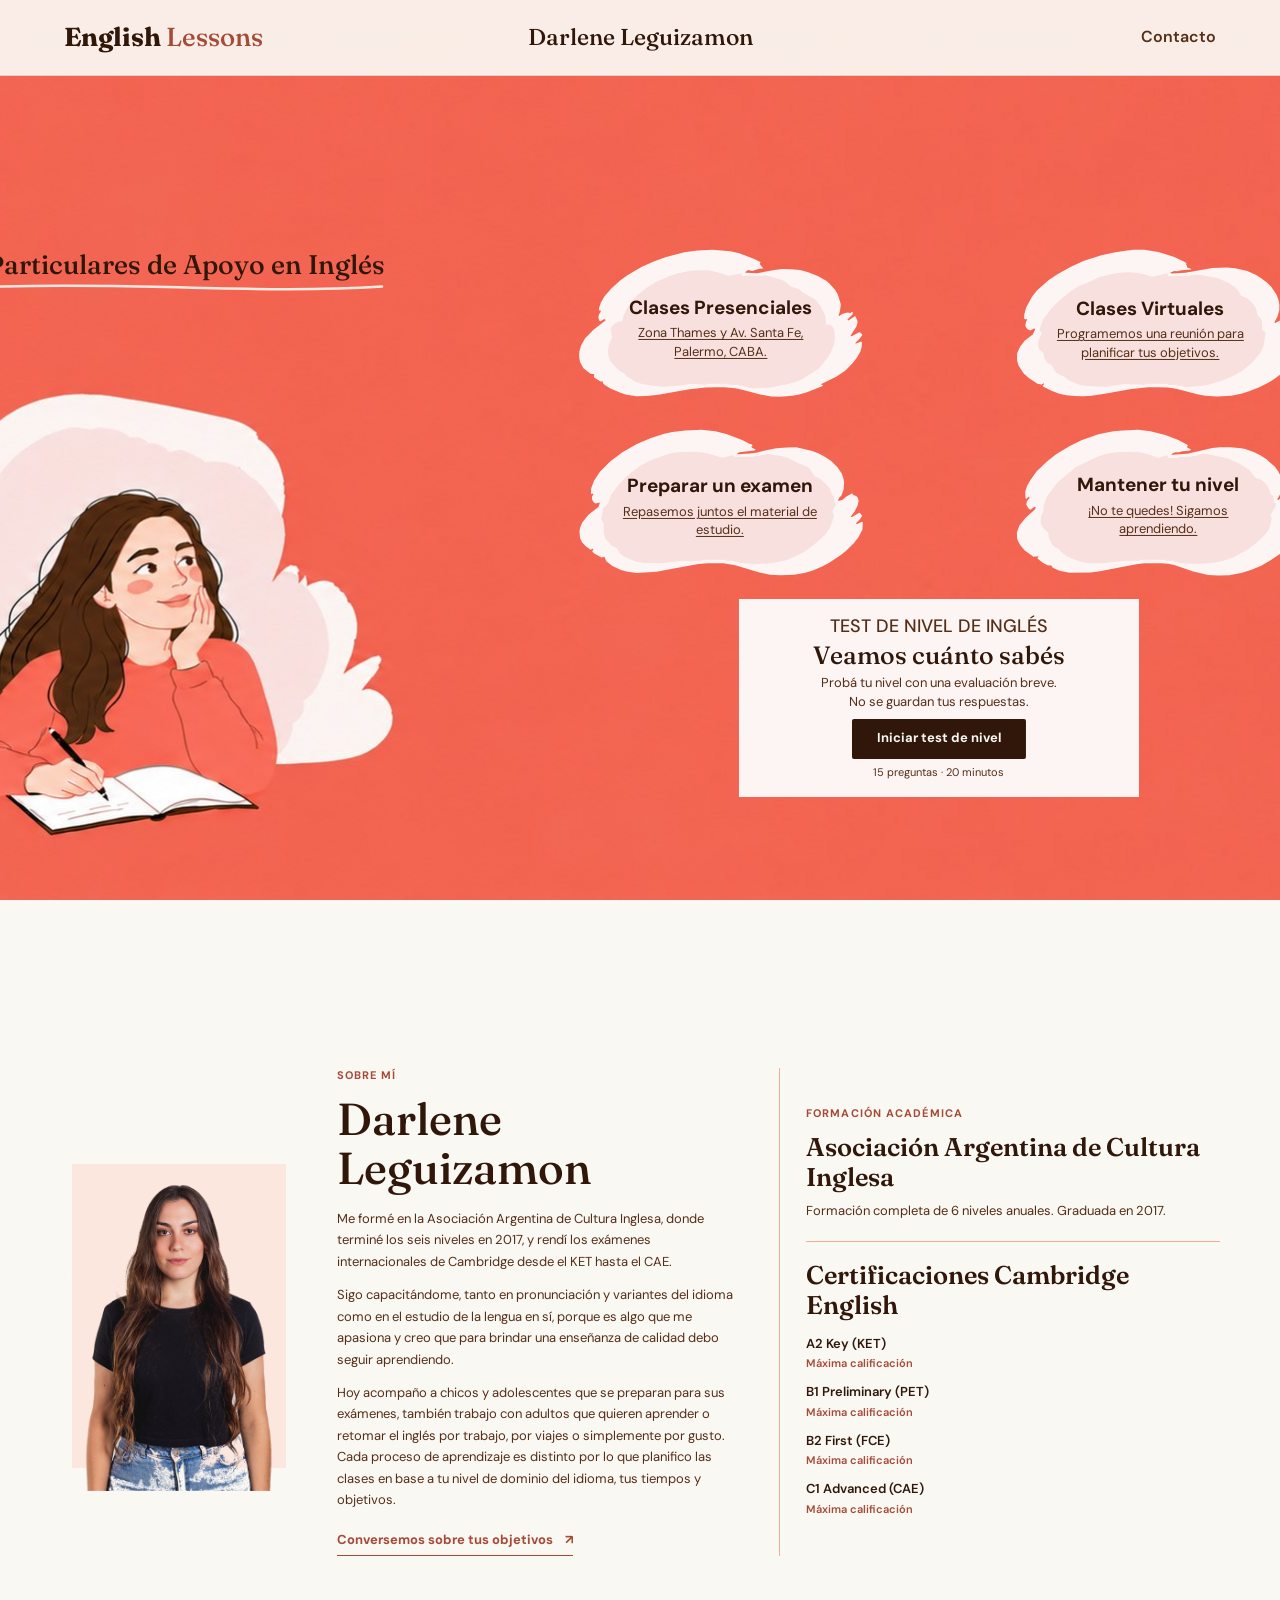
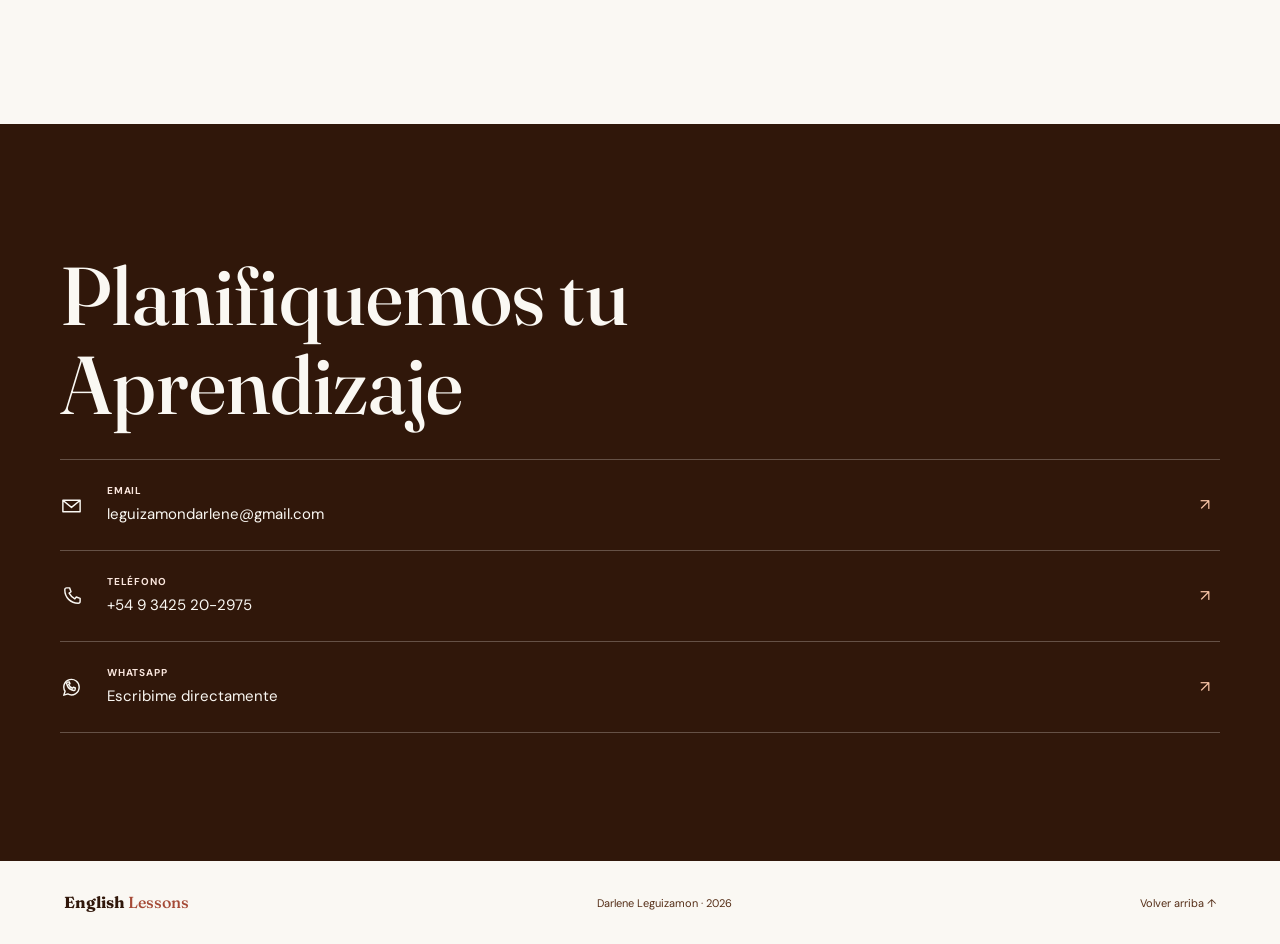
==== index.html @ f62665e8 "Usa el dominio propio englishlessons.com.ar Co-Authored-By: Claude Opus 5.5 <noreply@anthropic.com>" ====
<!doctype html>
<html lang="es-AR">
<head>
  <meta charset="utf-8">
  <meta name="viewport" content="width=device-width, initial-scale=1">
  <meta name="description" content="Clases particulares de inglés para chicos, adolescentes y adultos. Preparación para exámenes y acompañamiento personalizado con Darlene Leguizamon.">
  <meta property="og:title" content="English Lessons | Darlene Leguizamon">
  <meta property="og:description" content="Clases particulares de inglés, preparación para exámenes y acompañamiento a tu medida.">
  <meta property="og:type" content="website">
  <meta property="og:url" content="https://englishlessons.com.ar/">
  <meta property="og:image" content="https://englishlessons.com.ar/assets/img/og-image.jpg">
  <meta property="og:image:width" content="1200">
  <meta property="og:image:height" content="630">
  <meta property="og:image:alt" content="Ilustración de Darlene estudiando con un cuaderno">
  <meta name="theme-color" content="#FAF8F3">
  <title>English Lessons | Darlene Leguizamon</title>
  <link rel="icon" type="image/svg+xml" href="assets/img/favicon.svg">
  <link rel="preconnect" href="https://fonts.googleapis.com">
  <link rel="preconnect" href="https://fonts.gstatic.com" crossorigin>
  <link href="https://fonts.googleapis.com/css2?family=DM+Sans:wght@400;500;600;700&family=Fraunces:opsz,wght@9..144,500;9..144,600;9..144,700&display=swap" rel="stylesheet">
  <link rel="stylesheet" href="css/styles.css">
  <script src="js/main.js" defer></script>
</head>
<body>
  <header class="site-header">
    <a class="wordmark" href="#inicio" aria-label="English Lessons, ir al inicio">English <span>Lessons</span></a>
    <a class="header-person" href="#sobre-mi">Darlene Leguizamon</a>
    <nav class="site-nav" aria-label="Navegación principal"><a href="#contacto">Contacto</a></nav>
  </header>

  <main>
    <section class="hero" id="inicio" aria-label="Clases particulares de inglés">
      <div class="hero-stage">
        <div class="hero-canvas">
          <h1 class="hero-title">Clases Particulares de Apoyo en Inglés</h1>
          <div class="hero-column hero-options" aria-label="Modalidades y objetivos de las clases">
            <article class="brush-item hero-cloud-1 reveal">
              <svg class="hero-cloud-shape" viewBox="812 305 284 147" aria-hidden="true" focusable="false"><path class="hero-cloud-outer" fill-rule="evenodd" d="M930.5 305.5L917.5 307.2L898.5 312.2L887.5 316.3L874.5 322.1L860.5 330.3L853.5 335.3L844.4 343.5L837.4 351.5L834 357.5L832.2 362.5L832 365.5L833.5 365.3L833.9 366.5L832 369.5L831.4 372.5L832.2 375.5L833.5 376.3L837.5 374.2L838.2 374.5L838.5 375.5L826.5 384.9L818 393.5L814.1 400.5L812.4 406.5L812.2 409.5L812.3 413.5L813.2 417.5L816.5 423.5L823.5 428.9L827.5 429.3L826.9 431.5L827.5 432.9L833.5 436.7L835.6 436.5L836.1 438.5L837.5 439.8L843.5 443.6L853.5 448L859.5 449.9L869.5 451.3L879.5 451.1L891.5 449.9L922.5 444.3L938.5 442.7L949.5 442.3L957.5 442.4L968.5 443.5L976.5 445.1L993.5 449.7L1004.5 451.6L1013.5 451.8L1025.5 450.8L1031.5 449.9L1039.5 447.7L1055.5 441.5L1056.3 440.5L1054.2 439.5L1069.5 431.9L1078.5 425.9L1085.9 418.5L1089.8 413.5L1093.8 406.5L1094.9 402.5L1095.3 397.5L1094.5 396.7L1089.5 398.7L1088.7 398.5L1089 397.5L1092.2 394.5L1095.4 390.5L1095.6 389.5L1093.5 387.5L1092.5 387.3L1085.5 391.1L1084.5 391.4L1084 390.5L1089.8 381.5L1090.9 377.5L1090.7 375.5L1088.5 371L1082.5 375.1L1081.5 375.5L1080.8 374.5L1085.8 369.5L1086.3 367.5L1085.5 366.9L1083.5 368.2L1081.5 367.5L1078.5 368.1L1075.5 369.2L1072.5 371.1L1071.9 370.5L1073.2 366.5L1074.2 359.5L1071.8 351.5L1070.7 348.5L1068.1 344.5L1062.5 338.4L1059.5 335.9L1051.5 331.4L1041.5 327.2L1033.5 325.1L1024.5 324.2L1015.5 324.1L1007.5 325L990.5 328.2L979.5 327.9L978.4 327.5L979.1 326.5L981.5 325.1L985.5 325.9L992.5 323.8L996.6 323.5L993.3 319.5L993.1 318.5L993.8 317.5L993.5 317.1L987.5 314.1L972.5 308.2L963.5 306.2L945.5 304.8Z"/><path class="hero-cloud-inner" fill-rule="evenodd" d="M924.5 325.4L910.5 328.5L901.5 331.6L889.5 336.7L880.5 342.2L870.5 350.1L863 358.5L857 369.5L855.4 375.5L854.7 376.5L852.5 376.3L849.5 377.5L846.5 379.5L844 382.5L843.8 385.5L845.3 392.5L841.9 399.5L840.9 406.5L841.4 410.5L843.5 416.5L849.5 423.4L853.5 426.6L857.2 428.5L859.5 431.1L868.5 436.9L873.5 438.7L883.5 440.6L896.5 441.9L911.5 440.8L924.5 439L939.5 440L940.5 439L960.5 439L961.5 440L971.5 439.9L972.5 440.9L976.5 441L977.5 442L980.5 442L981.5 443L984.5 442.9L985.5 443.6L1003.5 442.7L1021.5 439.1L1030.5 436.7L1034.5 435L1051.5 424.1L1055.1 420.5L1061.8 411.5L1064.6 406.5L1067.6 398.5L1068.1 392.5L1067.8 386.5L1066.9 383.5L1065.8 381.5L1063.5 379.7L1060.5 379.9L1059.2 379.5L1059.1 374.5L1058.1 369.5L1053.9 361.5L1050.5 356.5L1047.5 353.8L1036.5 347.7L1032.8 344.5L1023.5 341.4L1018.5 336.7L1015.5 335L998.5 330.3L997.5 330.2L996.5 330.9L975.5 331L974.5 328.6L961.5 330.7L953.5 328L941.5 325.2Z"/></svg>
              <div class="brush-copy"><h2>Clases Presenciales</h2><p><a href="https://www.google.com/maps/place/Santa+Fe+Y+Thames+Srl/@-34.5812363,-58.4246145,17z/data=!3m1!4b1!4m6!3m5!1s0x95bcb5837173ffff:0x29d371dd5169eaa2!8m2!3d-34.5812363!4d-58.4220396!16s%2Fg%2F11v6cr1q37?entry=ttu&amp;g_ep=EgoyMDI2MDkyNy4xIKXMDSoASAFQAw%3D%3D" target="_blank" rel="noopener noreferrer">Zona Thames y Av. Santa Fe, Palermo, CABA.</a></p></div>
            </article>
            <article class="brush-item hero-cloud-2 reveal">
              <svg class="hero-cloud-shape" viewBox="1161 305 282 147" aria-hidden="true" focusable="false"><path class="hero-cloud-outer" fill-rule="evenodd" d="M1271.5 305.5L1259.5 307.2L1245.5 310.3L1227.5 316.1L1214.5 322L1201.5 329.2L1192.5 335.2L1181 345.5L1176.2 351.5L1170.2 362.5L1168.3 369.5L1168.1 372.5L1168.5 373.9L1169.5 374.5L1170.5 374L1171.3 374.5L1170.2 376.5L1169.5 379.5L1169.6 381.5L1170.9 383.5L1172.5 384.9L1174.5 385.6L1178.5 383.3L1179.1 384.5L1176.8 389.5L1169 395.5L1164.2 401.5L1161.1 408.5L1161.1 415.5L1162.4 420.5L1167.5 428.3L1172.5 432.9L1181.5 439L1185.5 439.7L1187.9 438.5L1188.1 439.5L1187 440.5L1186.8 441.5L1187.5 442L1195.5 446L1203.5 448.9L1210.5 450.4L1218.5 451.2L1227.5 451.3L1235.5 450.8L1247.5 449.2L1275.5 444.1L1292.5 442.5L1301.5 442.3L1311.5 442.7L1320.5 443.9L1342.5 449.7L1349.5 451L1361.5 451.7L1375.5 450.8L1385.5 448.9L1392.5 446.7L1402.5 442.9L1412.5 437.9L1417.5 434.9L1428.5 426.7L1433.5 422.3L1439.7 414.5L1441.8 410.5L1443.1 402.5L1442.5 401.7L1436.5 403.9L1435.8 403.5L1440.5 398.5L1442.9 394.5L1441.5 393.1L1439.5 392.9L1431.5 397.2L1430.7 396.5L1434.7 391.5L1437.8 385.5L1439.1 381.5L1438.9 378.5L1437.5 376.5L1436 375.5L1435.5 374L1434.5 374.2L1428.5 379L1427.1 378.5L1430.2 375.5L1430.5 374.2L1424.6 375.5L1419.5 378L1418.7 377.5L1421.8 371.5L1423.6 365.5L1423.7 359.5L1422.7 354.5L1420.8 349.5L1415.5 341.8L1411.2 337.5L1405.5 333.2L1400.5 330.1L1391.5 326.1L1379.5 323.3L1371.5 322.5L1356.5 323.1L1329.5 327.8L1315.5 328.5L1314.6 327.5L1318.5 325.9L1321.5 326.2L1325.5 325.3L1335.7 324.5L1334.6 323.5L1331.3 322.5L1331.1 320.5L1330.2 319.5L1330.6 318.5L1329.5 317.2L1318.5 311.9L1302.5 306.9L1288.5 304.8L1277.5 304.8Z"/><path class="hero-cloud-inner" fill-rule="evenodd" d="M1265.5 327.5L1258.5 328.5L1243.5 332.1L1229.5 338.7L1222.5 341L1211.5 348.9L1202.4 356.5L1195.4 363.5L1187.1 374.5L1183.6 384.5L1183.7 385.5L1185.6 387.5L1185.7 388.5L1182.1 396.5L1182.1 400.5L1183 403.5L1184.4 405.5L1187.5 408.2L1188.2 412.5L1190 416.5L1191.5 418.1L1196 420.5L1198.4 425.5L1199.9 427.5L1203.5 430L1207.5 431.3L1213.5 435.8L1225.5 440.6L1239.5 441.6L1251.5 441.6L1268.5 439.1L1289.5 440L1290.5 439L1311.5 439L1312.5 440.1L1320.5 440L1321.5 441L1326.5 441L1327.5 442L1329.5 441.9L1330.5 442.5L1348.5 440.7L1353.5 439.7L1367.5 435.5L1378.5 430.6L1386.5 426L1396.5 418L1404.9 407.5L1408 400.5L1409.9 388.5L1409.1 386.5L1406.4 384.5L1406.4 377.5L1405.6 374.5L1401.5 369.7L1401.2 366.5L1399.8 362.5L1395.5 356.8L1390.5 352.7L1385.5 350.7L1383 346.5L1379.6 342.5L1372.5 337.9L1362.5 333.4L1347.5 330.2L1339.5 329.6L1338.5 330.1L1334.5 330.1L1333.5 331L1312.5 331L1311.5 328.2L1296.5 331.8L1287.5 329.1L1280.5 327.9L1272.5 327.2Z"/></svg>
              <div class="brush-copy"><h2>Clases Virtuales</h2><p><a href="https://wa.me/5493425202975?text=Hola%20Darlene!%20quiero%20tomar%20Clases%20Virtuales%20de%20Ingles" target="_blank" rel="noopener noreferrer">Programemos una reunión para planificar tus objetivos.</a></p></div>
            </article>
            <article class="brush-item hero-cloud-3 reveal">
              <svg class="hero-cloud-shape" viewBox="806 515 284 145" aria-hidden="true" focusable="false"><path class="hero-cloud-outer" fill-rule="evenodd" d="M912.5 515.4L899.5 517.1L890.5 519.1L877.5 523.2L863.5 529.3L849.5 537.3L837.5 546.3L827.2 556.5L821.2 565.5L818.1 573.5L818 578.5L818.5 579.1L820 578.5L820.4 579.5L819 581.5L819.1 584.5L820.5 587.1L822.5 588.7L826.5 587.6L826.7 588.5L825.5 592L815.5 599.8L809.3 607.5L807.2 612.5L806.5 616.5L807.1 623.5L809.1 627.5L812.5 631.2L817.5 634.8L819.5 634L820.5 634.5L819.2 636.5L820.9 638.5L828.5 642.6L831.5 642L833.4 646.5L839.5 651.1L847.5 654.8L853.5 656.7L863.5 658.2L883.5 657L925.5 649.1L934.5 648.4L950.5 648.5L962.5 650.4L987.5 657.8L997.5 660L1007.5 660.5L1021.5 660L1032.5 657.8L1039.5 655.8L1049.5 651.6L1056.5 647.8L1068.5 639.9L1073.5 635.8L1081.1 628.5L1085.8 622.5L1089.8 614.5L1090.2 607.5L1089.5 606.9L1084.5 609L1083.1 608.5L1087.1 604.5L1089.2 601.5L1089.3 600.5L1087.5 598.3L1086.5 597.9L1079.5 602L1078.5 602.2L1078.1 601.5L1082 596.5L1085 590.5L1086 585.5L1085 582.5L1083.5 581L1080.5 580L1079.5 578.3L1073.8 581.5L1069.5 585.2L1066.5 585.8L1065.2 585.5L1066.7 582.5L1068.8 580.5L1071 574.5L1071.4 567.5L1070.8 563.5L1069.1 558.5L1065 552.5L1058.5 546.1L1052.5 542.1L1045.5 538.3L1039.5 536.1L1023.5 532.3L1014.5 532.4L1003.5 533.3L993.5 535.2L984.5 537.6L977.5 538.6L965.5 539.3L964.5 539L964.4 538.5L966.5 537.2L981.5 535.6L983 534.5L978.9 532.5L978.7 531.5L979.8 530.5L979.2 529.5L976.5 528.7L969.5 525L953.5 519.1L942.5 516.2L928.5 514.8Z"/><path class="hero-cloud-inner" fill-rule="evenodd" d="M905.5 537.4L899.5 538.1L894.5 539.4L877.5 545.3L867.8 550.5L857.5 558L845.5 569.9L837.7 580.5L835.1 588.5L830 593.5L828.3 604.5L830.6 608.5L830.8 617.5L832.3 623.5L838.5 630.6L844 633.5L846.8 638.5L851.5 641.9L863.5 646.9L871.5 648.2L889.5 648.2L910.5 645.8L919.5 646.7L920.5 645.9L928.5 646L929.5 644.9L950.5 645L952.5 645L953.5 646L960.5 646L961.5 647.1L965.5 647L966.5 647.9L982.5 649.2L998.5 648.4L1010.5 646.2L1015.5 644.7L1023.5 641.2L1031.5 636.8L1038.5 632.1L1048.8 623.5L1052.6 619.5L1056.8 613.5L1059.6 606.5L1061.3 600.5L1059.9 596.5L1060.1 595.5L1063.3 589.5L1062 588.5L1061.6 582.5L1059.3 579.5L1057.8 574.5L1056.5 572.5L1049.5 565.3L1045.5 562.9L1042.5 561.8L1036.9 553.5L1034.5 551.8L1024.5 547.8L1015.5 543.1L1009.5 541.4L997.5 539.4L992.5 539.2L991.5 540L988.5 539.9L987.5 540.9L982.5 540.9L981.5 541.9L961.5 541.9L960.5 540.1L949.5 542.9L934.5 538.4L927.5 537.3L919.5 536.7Z"/></svg>
              <div class="brush-copy"><h2>Preparar un examen</h2><p><a href="https://wa.me/5493425202975?text=Hola%20Darlene!%20quiero%20Prepararme%20para%20rendir%20un%20Examen" target="_blank" rel="noopener noreferrer">Repasemos juntos el material de estudio.</a></p></div>
            </article>
            <article class="brush-item hero-cloud-4 reveal">
              <svg class="hero-cloud-shape" viewBox="1164 515 285 146" aria-hidden="true" focusable="false"><path class="hero-cloud-outer" fill-rule="evenodd" d="M1269.5 515.4L1260.5 516.2L1245.5 519.3L1228.5 525.2L1216.5 531.2L1203.5 539.1L1194 546.5L1183.5 556.6L1177.2 565.5L1174.3 570.5L1172.3 576.5L1172.5 583.3L1173.5 583.8L1175.5 581.8L1176.8 582.5L1173.9 586.5L1173.3 589.5L1175.5 593.5L1177.5 594.8L1181.5 591.9L1182.9 592.5L1181.9 594.5L1172.5 603.1L1166.4 610.5L1163.9 617.5L1164.1 623.5L1165.1 626.5L1167.4 630.5L1171.5 635.4L1180.5 641.8L1185.5 641.4L1184.5 643.6L1189.5 647.7L1194.5 650.5L1198.5 650.7L1199.5 652.7L1206.5 655.8L1216.5 657.8L1237.5 657.7L1245.5 656.7L1283.5 649.3L1291.5 648.4L1308.5 648.4L1315.5 649L1321.5 650.2L1340.5 656.6L1355.5 660.1L1365.5 660.7L1376.5 660.3L1389.5 657.8L1399.5 654.7L1408.5 650.8L1417.5 645.7L1426.5 639.7L1433.5 634L1440.7 626.5L1445.6 619.5L1448.6 612.5L1449.1 607.5L1448.5 606.5L1447.5 606.5L1443.5 608.6L1442.5 607.5L1444.8 605.5L1448.3 600.5L1446.5 597.7L1445.5 597.7L1438.5 601L1437.5 601.2L1437.2 600.5L1441.7 593.5L1443.5 589.5L1444.1 585.5L1443.2 582.5L1442.5 581.5L1439.5 580L1438.5 578.8L1437.5 578.6L1431.5 581.1L1425.5 585L1424.5 584.6L1427.5 579.4L1428.9 575.5L1429.8 567.5L1428.6 562.5L1425.7 556.5L1422 551.5L1413.5 544.1L1407.5 540.2L1401.5 537.4L1392.5 534L1388.5 533.2L1377.5 532.2L1367.5 532.3L1359.5 533.1L1334.5 538.8L1319.5 539.9L1318.4 539.5L1319.5 538.5L1322.5 537.3L1326.5 537.2L1329.5 536.3L1336.5 535.7L1338.3 534.5L1334.4 532.5L1334.3 531.5L1335.2 530.5L1334.5 529.7L1325.5 525L1312.5 520.1L1297.5 516.2L1285.5 514.8Z"/><path class="hero-cloud-inner" fill-rule="evenodd" d="M1264.5 537.3L1255.5 538.4L1245.5 541.2L1223.5 551.9L1206.7 565.5L1203 569.5L1194 581.5L1190.7 590.5L1190.6 595.5L1188.1 601.5L1187.7 606.5L1188.3 609.5L1190.5 613.6L1195.3 617.5L1196.1 623.5L1199.7 630.5L1201.8 632.5L1206.4 634.5L1208.5 637.5L1214.5 641.9L1225.5 646.2L1233.5 648.1L1237.5 648.4L1253.5 648.2L1261.5 646.8L1273.5 646L1278.5 646.5L1279.5 646L1286.5 646L1287.5 645L1293.5 645L1312.5 645L1313.5 646L1320.5 646L1321.5 647L1324.5 647L1325.5 647.8L1333.5 648.6L1344.5 648.8L1360.5 648.2L1369.5 646.2L1380.5 642.7L1395.3 634.5L1401.5 630L1409.9 622.5L1414.2 617.5L1416.6 613.5L1419.1 603.5L1417.9 600.5L1418 599.5L1422.5 592.5L1423.7 588.5L1421 587.5L1420.8 581.5L1418.2 579.5L1415.3 571.5L1412.3 567.5L1407.5 564.4L1403.5 563.2L1400.8 560.5L1396.5 554.8L1386.5 548.5L1374.5 543.3L1352.5 538.8L1348.5 539L1347.5 539.9L1344.5 539.9L1343.5 541L1339.5 540.9L1338.5 541.9L1325.5 542L1324.5 543L1315.5 543L1314.5 540.2L1305.5 542.7L1295.5 539.4L1287.5 537.5L1276.5 536.7Z"/></svg>
              <div class="brush-copy"><h2>Mantener tu nivel</h2><p><a href="https://wa.me/5493425202975?text=Hola%20Darlene!%20quiero%20Mantener%20mi%20nivel%20de%20Ingles" target="_blank" rel="noopener noreferrer">¡No te quedes! Sigamos aprendiendo.</a></p></div>
            </article>
          </div>
          <div class="hero-column hero-test">
            <div class="test-invitation reveal">
              <p class="test-card-label">TEST DE NIVEL DE INGLÉS</p>
              <h2>Veamos cuánto sabés</h2>
              <p>Probá tu nivel con una evaluación breve.<br>No se guardan tus respuestas.</p>
              <a class="button button-dark" href="test.html" target="_blank" rel="noopener">Iniciar test de nivel</a>
              <span class="invitation-note">15 preguntas · 20 minutos</span>
            </div>
          </div>
        </div>
      </div>
      <div class="hero-column hero-story"></div>
    </section>

    <section class="about-section section-wrap" id="sobre-mi">
      <div class="about-layout">
        <figure class="portrait-frame reveal"><img src="assets/img/darlene.png" alt="Darlene Leguizamon, profesora particular de inglés" width="520" height="780" loading="lazy"></figure>
        <div class="about-copy reveal"><p class="eyebrow">Sobre mí</p><h2>Darlene Leguizamon</h2>
          <p>Me formé en la Asociación Argentina de Cultura Inglesa, donde terminé los seis niveles en 2017, y rendí los exámenes internacionales de Cambridge desde el KET hasta el CAE.</p>
          <p>Sigo capacitándome, tanto en pronunciación y variantes del idioma como en el estudio de la lengua en sí, porque es algo que me apasiona y creo que para brindar una enseñanza de calidad debo seguir aprendiendo.</p>
          <p>Hoy acompaño a chicos y adolescentes que se preparan para sus exámenes, también trabajo con adultos que quieren aprender o retomar el inglés por trabajo, por viajes o simplemente por gusto. Cada proceso de aprendizaje es distinto por lo que planifico las clases en base a tu nivel de dominio del idioma, tus tiempos y objetivos.</p>
          <a class="text-link" href="#contacto">Conversemos sobre tus objetivos <span aria-hidden="true">↗</span></a>
        </div>
        <div class="training-block reveal">
          <p class="eyebrow">Formación académica</p>
          <div class="training-grid">
            <article class="training-item">
              <h3>Asociación Argentina de Cultura Inglesa</h3>
              <p>Formación completa de 6 niveles anuales. Graduada en 2017.</p>
            </article>
            <article class="training-item">
              <h3>Certificaciones Cambridge English</h3>
              <ul class="cambridge-list">
                <li>A2 Key (KET) <span>Máxima calificación</span></li>
                <li>B1 Preliminary (PET) <span>Máxima calificación</span></li>
                <li>B2 First (FCE) <span>Máxima calificación</span></li>
                <li>C1 Advanced (CAE) <span>Máxima calificación</span></li>
              </ul>
            </article>
          </div>
        </div>
      </div>
    </section>

    <section class="contact-section" id="contacto"><div class="contact-inner section-wrap">
      <div class="contact-heading reveal"><h2>Planifiquemos tu Aprendizaje</h2></div>
      <div class="contact-list">
        <a class="contact-link reveal" href="mailto:leguizamondarlene@gmail.com"><svg viewBox="0 0 24 24" aria-hidden="true"><path d="M3 6.5h18v12H3zM3.5 7l8.5 7 8.5-7"/></svg><span><small>Email</small>leguizamondarlene@gmail.com</span><span class="contact-arrow" aria-hidden="true">↗</span></a>
        <a class="contact-link reveal" href="tel:+5493425202975"><svg viewBox="0 0 24 24" aria-hidden="true"><path d="M7 3h3l1.5 4-2 1.5a15 15 0 0 0 6 6l1.5-2 4 1.5v3c0 1.2-.8 2-2 2C11 19 5 13 5 5c0-1.2.8-2 2-2z"/></svg><span><small>Teléfono</small>+54 9 3425 20-2975</span><span class="contact-arrow" aria-hidden="true">↗</span></a>
        <a class="contact-link reveal" href="https://wa.me/5493425202975" target="_blank" rel="noopener noreferrer"><svg viewBox="0 0 24 24" aria-hidden="true"><path d="M20 11.7a8 8 0 0 1-11.8 7L4 20l1.3-4.1A8 8 0 1 1 20 11.7z"/><path d="M9 8.5c.5 2 2 3.5 4 4.2l1-1 2 .8-.3 1.8c-.2.6-.8.9-1.5.8-3.6-.7-6.6-3.7-7.2-7.2-.1-.7.2-1.3.8-1.5l1.8-.3.8 2z"/></svg><span><small>WhatsApp</small>Escribime directamente</span><span class="contact-arrow" aria-hidden="true">↗</span></a>
      </div>
    </div></section>
  </main>
  <footer class="site-footer"><a class="wordmark" href="#inicio">English <span>Lessons</span></a><span>Darlene Leguizamon · <span id="current-year"></span></span><a class="back-top" href="#inicio">Volver arriba ↑</a></footer>
</body>
</html>
---- css/styles.css ----
:root {
  color-scheme: light;
  --coral-primary: #F97866;
  --warm-white: #FAF8F3;
  --cream-pink: #FBE7DE;
  --hair-brown: #552E17;
  --dark-brown: #30170A;
  --peach: #FCC7A9;
  --soft-salmon: #F1AE95;
  --terracotta: #A54A36;
  --ink: var(--dark-brown);
  --ink-soft: var(--hair-brown);
  --primary: var(--dark-brown);
  --rose: var(--cream-pink);
  --rose-deep: var(--terracotta);
  --coral: var(--terracotta);
  --gold: var(--terracotta);
  --paper: var(--warm-white);
  --paper-deep: var(--cream-pink);
  --white: var(--warm-white);
  --line: var(--soft-salmon);
  --serif: "Fraunces", Georgia, serif;
  --sans: "DM Sans", "Trebuchet MS", sans-serif;
  --content: 1160px;
}

*,
*::before,
*::after { box-sizing: border-box; }

html { scroll-behavior: smooth; scroll-padding-top: 90px; }
body { margin: 0; color: var(--ink); background: var(--paper); font-family: var(--sans); font-size: 16px; line-height: 1.65; }
button, input { font: inherit; }
a { color: inherit; }
[hidden] { display: none !important; }

button:focus-visible,
a:focus-visible,
input:focus-visible + .answer-marker { outline: 3px solid var(--terracotta); outline-offset: 4px; }

.site-header,
.test-header {
  position: fixed;
  z-index: 10;
  inset: 0 0 auto;
  display: flex;
  align-items: center;
  justify-content: space-between;
  height: 76px;
  padding: 0 clamp(22px, 5vw, 76px);
  background: rgb(250 248 243 / 93%);
  border-bottom: 1px solid rgb(48 23 10 / 13%);
  backdrop-filter: blur(14px);
}
.site-header { display: grid; grid-template-columns: minmax(0, 1fr) auto minmax(0, 1fr); }
.wordmark { color: var(--primary); font-family: var(--serif); font-size: 26px; font-weight: 700; text-decoration: none; white-space: nowrap; }
.wordmark span { color: var(--terracotta); font-weight: 500; }
.header-person { justify-self: center; color: var(--primary); font-family: var(--serif); font-size: 23px; font-weight: 500; text-decoration: none; white-space: nowrap; }
.site-nav { display: flex; align-items: center; justify-self: end; gap: clamp(18px, 3vw, 42px); }
.site-nav a,
.back-link { color: var(--ink-soft); font-size: 16px; font-weight: 600; text-decoration: none; transition: color .2s ease; }
.site-nav a:hover,
.back-link:hover { color: var(--terracotta); }

.hero {
  position: relative;
  display: grid;
  grid-template-columns: minmax(0, 1.05fr) minmax(0, 1fr) minmax(0, 1fr);
  grid-template-rows: minmax(190px, .75fr) minmax(200px, .8fr) minmax(220px, .85fr);
  min-height: max(760px, 100svh);
  overflow: hidden;
  padding-top: 76px;
  background-color: var(--coral-primary);
}
.hero::before {
  position: absolute;
  z-index: 0;
  inset: 0 0 auto;
  height: 100svh;
  background: url("../assets/img/hero-bg.jpg") center bottom / cover no-repeat;
  content: "";
  pointer-events: none;
}
/* .hero-canvas replica el encuadre del fondo (cover, center bottom): sus hijos se ubican en coordenadas de la imagen (1746 x 901). */
.hero-stage { position: absolute; z-index: 1; inset: 0 0 auto; height: 100svh; container-type: size; pointer-events: none; }
.hero-canvas { position: absolute; bottom: 0; left: 50%; width: max(100cqw, 100cqh * 1746 / 901); aspect-ratio: 1746 / 901; container-type: inline-size; transform: translateX(-50%); }
.hero .hero-title { position: absolute; top: calc(250 / 901 * 100%); left: calc(130 / 1746 * 100%); max-width: none; color: var(--dark-brown); font-size: 1.54cqw; line-height: 1.1; pointer-events: auto; white-space: nowrap; }
.hero .hero-title::after { position: absolute; top: 100%; left: 0; width: 100%; height: .45em; margin-top: .12em; background: url("data:image/svg+xml,%3Csvg xmlns='http://www.w3.org/2000/svg' viewBox='0 0 356 9' preserveAspectRatio='none'%3E%3Cpath d='M2 6.2C58 2.4 128 2 196 3.6s112 2.2 158-.4' fill='none' stroke='%23FAF8F3' stroke-width='1.6' stroke-linecap='round'/%3E%3C/svg%3E") no-repeat left center / 100% 100%; content: ""; opacity: .9; }
/* Nubes, en píxeles de la imagen: --x / --y esquina superior izquierda y --w ancho de la nube; --tx / --ty centro del texto medido desde esa esquina y --tw su ancho. */
.hero-cloud-outer { fill: #FCF5F3; }
.hero-cloud-inner { fill: #F8E0DE; }
.hero-cloud-1 { --x: 812; --y: 250; --w: 284; --tx: 142; --ty: 79; --tw: 200; }
.hero-cloud-2 { --x: 1250; --y: 250; --w: 282; --tx: 134; --ty: 80; --tw: 200; }
.hero-cloud-3 { --x: 812; --y: 430; --w: 284; --tx: 141; --ty: 78; --tw: 200; }
.hero-cloud-4 { --x: 1250; --y: 430; --w: 285; --tx: 142; --ty: 77; --tw: 200; }
.hero-column { position: relative; z-index: 1; display: flex; min-width: 0; flex-direction: column; justify-content: center; padding: 24px; }
.hero-story { grid-column: 1; grid-row: 1 / 4; justify-content: flex-start; padding: clamp(84px, 12vh, 112px) 18px 20px 7%; }
.hero-story h1 { max-width: 500px; color: var(--dark-brown); font-size: clamp(28px, 2.7vw, 37px); line-height: 1.1; }
.eyebrow { margin: 0 0 13px; color: var(--terracotta); font-size: 11px; font-weight: 700; letter-spacing: .1em; line-height: 1.3; text-transform: uppercase; }
.hero h1,
.about-copy h2,
.contact-heading h2,
.test-panel h1,
.result-panel h1 { margin: 0; font-family: var(--serif); font-weight: 500; line-height: 1.08; }
.hero h1 { max-width: 420px; font-size: clamp(34px, 3.3vw, 51px); }
.hero-intro { max-width: 355px; margin: 19px 0 0; color: var(--ink-soft); font-size: 14px; line-height: 1.7; }
.hero-options { grid-column: 2 / 4; grid-row: 1 / 3; display: grid; grid-template-columns: repeat(2, minmax(0, 1fr)); grid-template-rows: repeat(2, minmax(150px, 1fr)); gap: 8px 14px; align-content: stretch; padding: 18px clamp(20px, 2.6vw, 38px); }
.brush-item { display: grid; min-width: 0; min-height: 150px; place-items: center; }
.brush-copy { position: relative; z-index: 1; width: min(82%, 280px); color: var(--dark-brown); text-align: center; }
.brush-copy h2 { margin: 0; font-family: var(--sans); font-size: clamp(17px, 1.5vw, 21px); font-weight: 700; line-height: 1.2; }
.brush-copy p { margin: 8px 0 0; color: var(--hair-brown); font-size: clamp(12px, 1.05vw, 14px); line-height: 1.4; }
.brush-copy a { text-underline-offset: 2px; transition: color .2s ease; }
.brush-copy a:hover { color: var(--terracotta); }
.hero-cloud-shape { display: none; }
@media (min-width: 901px) {
  .hero-canvas { --px: calc(100cqw / 1746); }
  .hero-options { display: contents; }
  .brush-item { position: absolute; top: calc(var(--y) * var(--px)); left: calc(var(--x) * var(--px)); display: block; width: calc(var(--w) * var(--px)); min-height: 0; }
  .hero-cloud-shape { display: block; width: 100%; height: auto; overflow: visible; }
  .brush-copy { position: absolute; top: calc(var(--ty) * var(--px)); left: calc(var(--tx) * var(--px)); width: calc(var(--tw) * var(--px)); transform: translate(-50%, -50%); pointer-events: auto; }
  .brush-copy h2 { font-size: calc(19 * var(--px)); }
  .brush-copy p { margin-top: calc(5 * var(--px)); font-size: calc(13 * var(--px)); }
}
.hero-test { grid-column: 2 / 4; grid-row: 3; align-items: center; padding: 8px clamp(20px, 2.6vw, 38px) 20px; }
.test-invitation { position: relative; width: min(100%, 400px); padding: 16px 24px; background: #FCF5F3; text-align: center; }
@media (min-width: 901px) {
  /* Recuadro del test: centrado en x = 1172 (entre las dos columnas de nubes) y con el borde superior en y = 600 de la imagen. */
  .hero-test { position: absolute; top: calc(600 * var(--px)); left: calc(1172 * var(--px)); width: 400px; padding: 0; transform: translateX(-50%); pointer-events: auto; }
}
.test-card-label { margin: 0 0 2px; color: var(--hair-brown); font-size: 18px; font-weight: 500; line-height: 1.3; }
.test-invitation h2 { margin: 0; font-family: var(--serif); font-size: 25px; font-weight: 500; line-height: 1.15; }
.test-invitation > p:not(.test-card-label) { margin: 5px 0 8px; color: var(--ink-soft); font-size: 13px; line-height: 1.4; }
.button { display: inline-flex; min-height: 52px; align-items: center; justify-content: center; gap: 17px; padding: 13px 20px; border: 1px solid transparent; border-radius: 2px; cursor: pointer; font-size: 13px; font-weight: 700; line-height: 1.3; text-align: center; text-decoration: none; transition: background-color .2s ease, color .2s ease, transform .2s ease; }
.test-invitation .button { min-height: 40px; padding: 8px 24px; }
.button:hover { transform: translateY(-2px); }
.button-dark { color: var(--warm-white); background: var(--dark-brown); }
.button-dark:hover { background: var(--hair-brown); }
.button-outline { color: var(--dark-brown); background: transparent; border-color: var(--dark-brown); }
.button-outline:hover { color: var(--warm-white); background: var(--dark-brown); }
.invitation-note { display: block; margin-top: 4px; color: var(--hair-brown); font-size: 11px; }

.section-wrap { width: min(calc(100% - 48px), var(--content)); margin-inline: auto; }
.about-section { display: flex; min-height: calc(100svh - 76px); align-items: center; padding-block: 30px; }
.section-kicker { display: flex; align-items: center; gap: 13px; margin-bottom: 37px; color: var(--ink-soft); font-size: 11px; font-weight: 700; letter-spacing: .08em; text-transform: uppercase; }
.section-kicker span:first-child { color: var(--terracotta); }
.about-layout { display: grid; width: 100%; grid-template-columns: minmax(190px, .66fr) minmax(0, 1.12fr) minmax(0, 1.22fr); align-items: center; gap: clamp(22px, 3vw, 42px); }
.portrait-frame { position: relative; display: flex; min-height: 390px; align-items: center; justify-content: center; margin: 0; }
.portrait-frame::before { position: absolute; z-index: 0; inset: 12% 5% 10%; background: var(--cream-pink); content: ""; }
.portrait-frame img { position: relative; z-index: 1; display: block; width: 100%; max-height: 390px; object-fit: contain; }
.about-copy h2 { margin-bottom: 16px; font-size: clamp(33px, 3.5vw, 46px); }
.about-copy > p:not(.eyebrow) { max-width: 640px; margin: 0 0 12px; color: var(--hair-brown); font-size: 13px; line-height: 1.65; }
.text-link { display: inline-flex; gap: 12px; margin-top: 6px; padding-bottom: 5px; color: var(--terracotta); border-bottom: 1px solid currentColor; font-size: 13px; font-weight: 700; text-decoration: none; }
.training-block { align-self: stretch; display: flex; flex-direction: column; justify-content: center; margin: 0; padding-left: clamp(18px, 2vw, 30px); border-left: 1px solid var(--soft-salmon); }
.training-grid { display: grid; grid-template-columns: 1fr; gap: 21px; }
.training-item { padding: 0; }
.training-item + .training-item { padding: 19px 0 0; border-top: 1px solid var(--soft-salmon); }
.training-item h3 { margin: 0 0 8px; color: var(--dark-brown); font-family: var(--serif); font-size: clamp(21px, 2vw, 27px); font-weight: 600; line-height: 1.16; }
.training-item p { max-width: 480px; margin: 0; color: var(--hair-brown); font-size: 13px; line-height: 1.5; }
.cambridge-list { display: grid; gap: 9px; margin: 12px 0 0; padding: 0; list-style: none; color: var(--dark-brown); font-size: 13px; font-weight: 600; }
.cambridge-list li span { display: block; color: var(--terracotta); font-size: 11px; font-weight: 600; }

.contact-section { padding-block: clamp(76px, 10vw, 128px); color: var(--warm-white); background: var(--dark-brown); }
.contact-inner { display: grid; grid-template-columns: 1fr; gap: 30px; }
.contact-heading .eyebrow { color: var(--peach); }
.contact-heading h2 { max-width: 900px; margin: 0; font-size: clamp(54px, 7vw, 82px); }
.contact-list { border-top: 1px solid rgb(250 248 243 / 26%); }
.contact-link { display: grid; grid-template-columns: 30px minmax(0, 1fr) 20px; align-items: center; gap: 17px; min-height: 91px; border-bottom: 1px solid rgb(250 248 243 / 26%); text-decoration: none; transition: padding .2s ease, color .2s ease; }
.contact-link:hover { padding-inline: 8px; color: var(--peach); }
.contact-link svg { width: 23px; fill: none; stroke: currentColor; stroke-linecap: round; stroke-linejoin: round; stroke-width: 1.5; }
.contact-link span:nth-child(2) { overflow-wrap: anywhere; font-size: 15px; }
.contact-link small { display: block; margin-bottom: 3px; color: var(--cream-pink); font-size: 10px; font-weight: 700; letter-spacing: .08em; text-transform: uppercase; }
.contact-arrow { color: var(--peach); }
.site-footer { display: flex; min-height: 83px; align-items: center; justify-content: space-between; gap: 16px; padding: 16px clamp(24px, 5vw, 76px); color: var(--hair-brown); background: var(--warm-white); font-size: 11px; }
.site-footer .wordmark { font-size: 16px; }
.back-top { color: var(--hair-brown); text-decoration: none; }
.reveal { opacity: 0; transform: translateY(15px); transition: opacity .65s ease, transform .65s ease; }
.reveal.is-visible { opacity: 1; transform: translateY(0); }

.test-page { display: flex; min-height: 100svh; flex-direction: column; background: radial-gradient(ellipse at 6% 20%, rgb(251 231 222 / 75%), transparent 34%), var(--warm-white); }
.test-header { position: relative; }
.back-link { font-size: 12px; }
.test-main { width: min(calc(100% - 36px), 850px); flex: 1; margin: 0 auto; padding-block: 64px; }
.test-panel,
.result-panel { max-width: 660px; margin: 40px auto; padding: clamp(30px, 6vw, 64px); background: var(--warm-white); border: 1px solid rgb(48 23 10 / 13%); box-shadow: 0 18px 55px rgb(48 23 10 / 7%); }
.test-panel h1,
.result-panel h1 { max-width: 500px; font-size: clamp(38px, 6vw, 59px); }
.test-lead { max-width: 490px; margin: 19px 0 23px; color: var(--hair-brown); font-size: 14px; }
.test-facts { display: flex; gap: 38px; margin: 0 0 18px; padding: 18px 0; list-style: none; border-block: 1px solid var(--soft-salmon); color: var(--hair-brown); font-size: 12px; }
.test-facts span { color: var(--dark-brown); font-family: var(--serif); font-size: 21px; }
.privacy-note { margin: 0 0 25px; color: var(--hair-brown); font-size: 11px; }
.quiz-section { padding-top: 25px; }
.quiz-toolbar { position: sticky; z-index: 4; top: 0; display: flex; align-items: center; justify-content: space-between; gap: 16px; padding: 13px 0; background: rgb(250 248 243 / 95%); backdrop-filter: blur(10px); }
.quiz-progress-copy { color: var(--hair-brown); font-size: 12px; font-weight: 600; }
.timer { min-width: 86px; padding: 7px 11px; color: var(--dark-brown); background: var(--cream-pink); font-size: 17px; font-variant-numeric: tabular-nums; font-weight: 700; text-align: center; }
.timer-warning { color: var(--dark-brown); background: var(--soft-salmon); }
.progress-track { height: 5px; overflow: hidden; background: var(--cream-pink); }
.progress-track span { display: block; width: 0; height: 100%; background: var(--coral-primary); transition: width .2s ease; }
.quiz-instruction { margin: 18px 0 25px; color: var(--hair-brown); font-size: 12px; }
.questions-list { border-top: 1px solid var(--soft-salmon); }
.question-block { min-width: 0; margin: 0; padding: 25px 0 23px; border: 0; border-bottom: 1px solid var(--soft-salmon); }
.question-block legend { display: flex; width: 100%; align-items: flex-start; gap: 13px; padding: 0; font-family: var(--serif); font-size: 20px; font-weight: 600; line-height: 1.35; }
.question-number { flex: 0 0 30px; padding-top: 3px; color: var(--terracotta); font-family: var(--sans); font-size: 11px; font-weight: 700; }
.answer-options { display: grid; grid-template-columns: repeat(3, minmax(0, 1fr)); gap: 9px; margin: 17px 0 0 43px; }
.answer-option { display: flex; min-height: 46px; align-items: center; gap: 9px; padding: 8px 10px; color: var(--hair-brown); background: var(--warm-white); border: 1px solid var(--soft-salmon); cursor: pointer; font-size: 12px; overflow-wrap: anywhere; transition: border-color .15s ease, background-color .15s ease; }
.answer-option:has(input:checked) { color: var(--dark-brown); background: var(--cream-pink); border-color: var(--terracotta); }
.answer-option input { position: absolute; width: 1px; height: 1px; overflow: hidden; clip: rect(0, 0, 0, 0); white-space: nowrap; clip-path: inset(50%); }
.answer-marker { display: inline-grid; width: 16px; height: 16px; flex: 0 0 16px; place-items: center; border: 1px solid var(--hair-brown); border-radius: 50%; }
.answer-option input:checked + .answer-marker { border-color: var(--terracotta); }
.answer-option input:checked + .answer-marker::after { width: 8px; height: 8px; background: var(--terracotta); border-radius: 50%; content: ""; }
.finish-button { margin-top: 28px; }
.result-panel { text-align: center; }
.result-panel .eyebrow { margin-bottom: 16px; }
.result-score { display: flex; align-items: baseline; justify-content: center; margin: 23px 0 14px; color: var(--terracotta); font-family: var(--serif); font-size: clamp(74px, 13vw, 112px); line-height: 1; }
.result-score span:last-child { font-size: .47em; }
.result-message { max-width: 520px; margin: 0 auto; color: var(--hair-brown); font-size: 15px; }
.result-detail { margin: 15px 0 0; color: var(--hair-brown); font-size: 12px; }
.result-actions { display: flex; flex-wrap: wrap; justify-content: center; gap: 12px; margin-top: 29px; }
.test-footer { margin-top: auto; }

@media (max-width: 900px) {
  .hero { grid-template-columns: minmax(0, .95fr) minmax(0, 1.05fr); grid-template-rows: minmax(600px, auto) minmax(220px, auto) auto; min-height: auto; background-color: var(--warm-white); }
  .hero::before { height: 690px; background-position: center top; background-size: auto 690px; }
  .hero-story { grid-column: 1; grid-row: 1; min-height: 600px; padding: 96px 18px 20px 32px; }
  .hero-story h1 { max-width: 340px; font-size: 31px; }
  .hero-stage,
  .hero-canvas { display: contents; }
  .hero .hero-title::after { width: 8em; }
  .hero .hero-title { position: relative; z-index: 1; top: auto; left: auto; grid-column: 1; grid-row: 1; align-self: start; max-width: 340px; margin: 96px 18px 0 32px; font-size: 31px; white-space: normal; }
  .hero-options { grid-column: 2; grid-row: 1; grid-template-columns: repeat(2, minmax(0, 1fr)); grid-template-rows: repeat(2, minmax(150px, 1fr)); gap: 4px; padding: 22px 10px; }
  .brush-copy { width: 90%; }
  .brush-copy h2 { font-size: 17px; }
  .brush-copy p { font-size: 12px; }
  .hero-test { grid-column: 1 / 3; grid-row: 2; min-height: auto; padding: 10px 8vw 24px; }
  .test-invitation { width: min(100%, 700px); }
  .about-section { min-height: auto; padding-block: 52px; }
  .about-layout { grid-template-columns: minmax(190px, .7fr) minmax(0, 1.3fr); align-items: start; gap: 32px; }
  .portrait-frame { min-height: 360px; }
  .portrait-frame img { max-height: 360px; }
  .training-block { grid-column: 1 / -1; display: block; padding: 26px 0 0; border-top: 1px solid var(--soft-salmon); border-left: 0; }
  .training-grid { grid-template-columns: 1fr 1fr; }
  .training-item + .training-item { padding: 0 0 0 22px; border-top: 0; border-left: 1px solid var(--soft-salmon); }
  .contact-heading h2 { max-width: 740px; }
}

@media (max-width: 600px) {
  html { scroll-padding-top: 92px; }
  .site-header { height: auto; min-height: 86px; grid-template-columns: minmax(0, 1fr) auto; grid-template-rows: auto auto; row-gap: 2px; align-content: center; padding: 8px 18px; }
  .site-header .wordmark { grid-column: 1; grid-row: 1; justify-self: start; font-size: 19px; }
  .site-header .header-person { grid-column: 1 / 3; grid-row: 2; justify-self: center; font-size: 17px; }
  .site-header .site-nav { grid-column: 2; grid-row: 1; gap: 0; }
  .site-header .site-nav a { font-size: 12px; }
  .test-header { height: 66px; padding-inline: 19px; }
  .test-header .wordmark { font-size: 18px; }
  .hero { display: grid; grid-template-columns: minmax(0, 1fr); grid-template-rows: minmax(510px, 70svh) auto auto; min-height: auto; padding-top: 86px; background-color: var(--warm-white); }
  .hero::before { height: min(70svh, 560px); background-position: center bottom; background-size: auto min(58svh, 520px); }
  .hero-column { width: 100%; padding-inline: 24px; }
  .hero-story { grid-column: 1; grid-row: 1; min-height: min(70svh, 560px); padding: 74px 24px 20px; }
  .hero-story h1 { max-width: 390px; font-size: 30px; line-height: 1.12; }
  .hero .hero-title { max-width: 390px; margin: 74px 24px 0; font-size: 30px; line-height: 1.12; }
  .hero-options { grid-column: 1; grid-row: 2; grid-template-columns: repeat(2, minmax(0, 1fr)); grid-template-rows: repeat(2, minmax(145px, auto)); gap: 2px; padding: 16px 12px; }
  .brush-copy { width: 92%; }
  .brush-copy h2 { font-size: 17px; }
  .brush-copy p { font-size: 12px; }
  .hero-test { grid-column: 1; grid-row: 3; min-height: auto; padding: 14px 24px 38px; }
  .test-invitation { width: 100%; padding: 21px 17px; }
  .test-card-label { font-size: 15px; }
  .test-invitation h2 { font-size: 23px; }
  .test-invitation > p:not(.test-card-label) { font-size: 12px; }
  .section-wrap { width: min(calc(100% - 42px), var(--content)); }
  .about-section { padding-block: 77px 80px; }
  .about-layout { grid-template-columns: 1fr; gap: 32px; }
  .portrait-frame { width: min(78%, 320px); min-height: 340px; margin-inline: auto; }
  .portrait-frame img { max-height: 340px; }
  .about-copy h2 { font-size: 44px; }
  .training-block { grid-column: auto; padding-top: 25px; }
  .training-grid { grid-template-columns: 1fr; }
  .training-item + .training-item { padding: 17px 0 0; border-top: 1px solid var(--soft-salmon); border-left: 0; }
  .contact-inner { grid-template-columns: 1fr; gap: 35px; }
  .contact-heading h2 { max-width: 320px; font-size: 40px; line-height: 1.12; }
  .contact-link { gap: 11px; min-height: 82px; }
  .contact-link span:nth-child(2) { font-size: 13px; }
  .site-footer { flex-wrap: wrap; padding-inline: 21px; }
  .site-footer > span { order: 3; width: 100%; text-align: center; }
  .test-main { padding-block: 27px 44px; }
  .test-header .back-link { font-size: 11px; }
  .test-panel,
  .result-panel { margin-block: 21px; padding: 28px 22px; }
  .test-panel h1,
  .result-panel h1 { font-size: 42px; }
  .test-facts { gap: 25px; }
  .quiz-section { padding-top: 5px; }
  .question-block { padding-block: 22px; }
  .question-block legend { font-size: 18px; }
  .answer-options { grid-template-columns: 1fr; gap: 7px; margin-left: 43px; }
  .answer-option { min-height: 42px; }
  .result-actions { flex-direction: column; }
}

@media (prefers-reduced-motion: reduce) {
  *,
  *::before,
  *::after { scroll-behavior: auto !important; animation-duration: .01ms !important; animation-iteration-count: 1 !important; transition-duration: .01ms !important; }
  .reveal { opacity: 1; transform: none; }
}
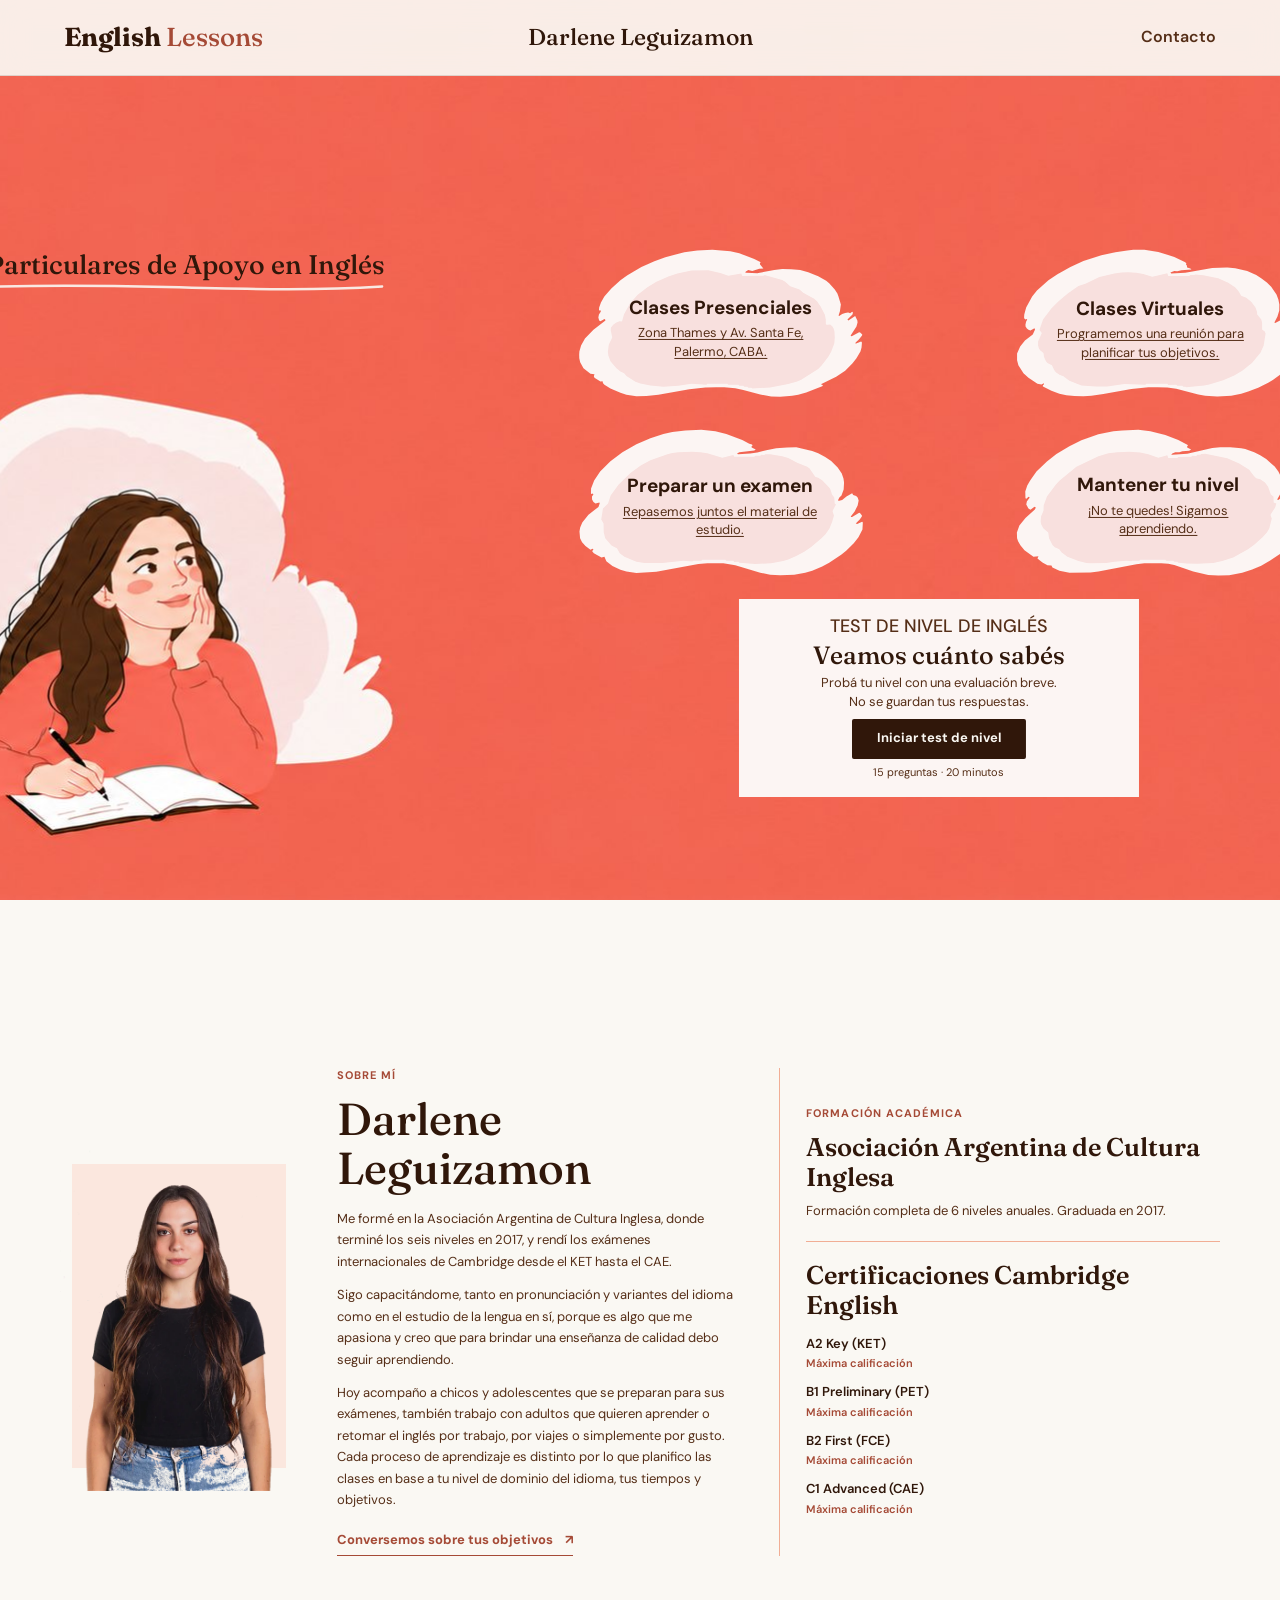
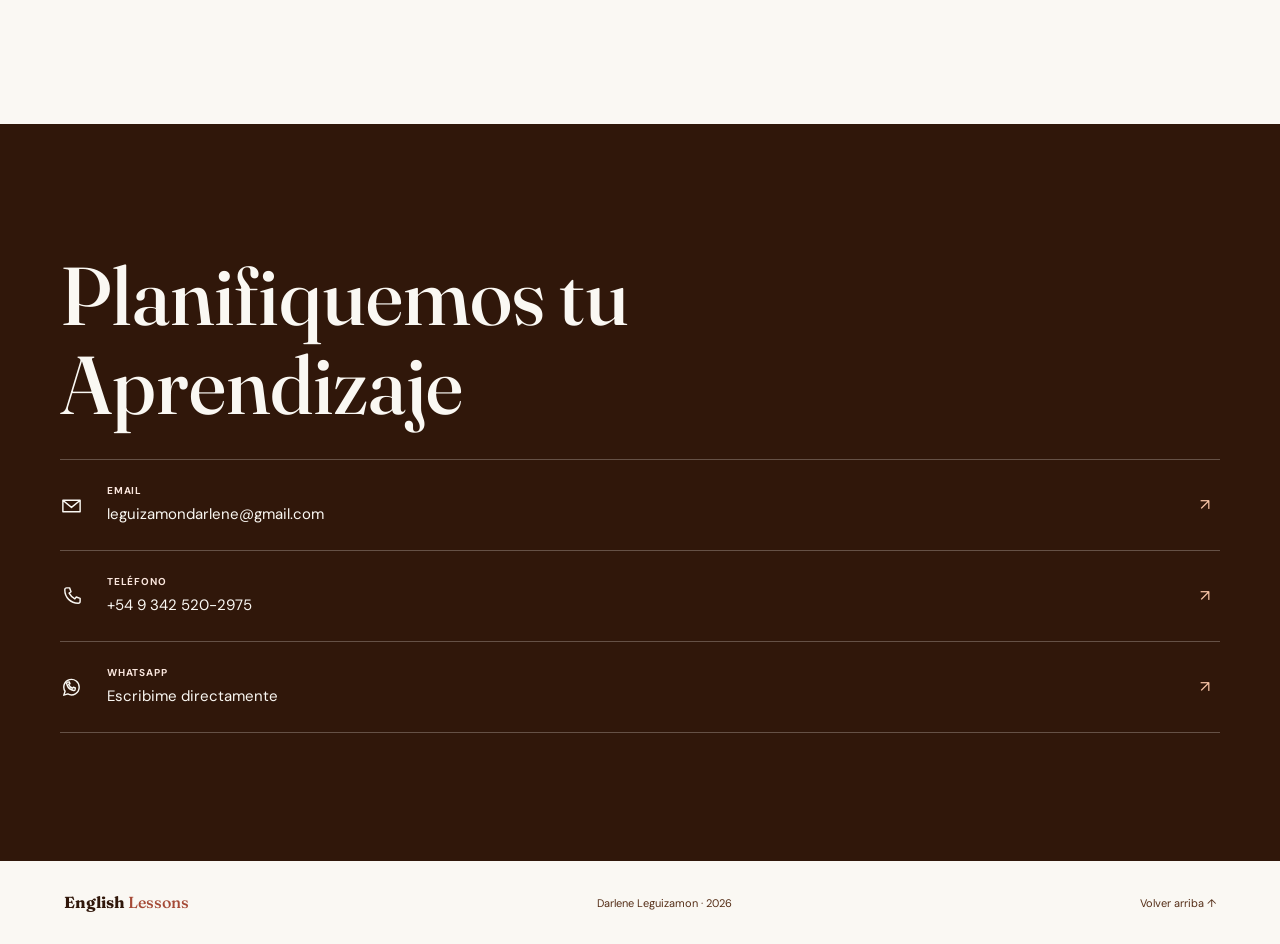
==== commit a50ed6df: "Mejoras del test, foto en WebP y datos de contacto - El temporizador del test se calcula contra la h" ====
--- a/index.html
+++ b/index.html
@@ -36,7 +36,7 @@
           <div class="hero-column hero-options" aria-label="Modalidades y objetivos de las clases">
             <article class="brush-item hero-cloud-1 reveal">
               <svg class="hero-cloud-shape" viewBox="812 305 284 147" aria-hidden="true" focusable="false"><path class="hero-cloud-outer" fill-rule="evenodd" d="M930.5 305.5L917.5 307.2L898.5 312.2L887.5 316.3L874.5 322.1L860.5 330.3L853.5 335.3L844.4 343.5L837.4 351.5L834 357.5L832.2 362.5L832 365.5L833.5 365.3L833.9 366.5L832 369.5L831.4 372.5L832.2 375.5L833.5 376.3L837.5 374.2L838.2 374.5L838.5 375.5L826.5 384.9L818 393.5L814.1 400.5L812.4 406.5L812.2 409.5L812.3 413.5L813.2 417.5L816.5 423.5L823.5 428.9L827.5 429.3L826.9 431.5L827.5 432.9L833.5 436.7L835.6 436.5L836.1 438.5L837.5 439.8L843.5 443.6L853.5 448L859.5 449.9L869.5 451.3L879.5 451.1L891.5 449.9L922.5 444.3L938.5 442.7L949.5 442.3L957.5 442.4L968.5 443.5L976.5 445.1L993.5 449.7L1004.5 451.6L1013.5 451.8L1025.5 450.8L1031.5 449.9L1039.5 447.7L1055.5 441.5L1056.3 440.5L1054.2 439.5L1069.5 431.9L1078.5 425.9L1085.9 418.5L1089.8 413.5L1093.8 406.5L1094.9 402.5L1095.3 397.5L1094.5 396.7L1089.5 398.7L1088.7 398.5L1089 397.5L1092.2 394.5L1095.4 390.5L1095.6 389.5L1093.5 387.5L1092.5 387.3L1085.5 391.1L1084.5 391.4L1084 390.5L1089.8 381.5L1090.9 377.5L1090.7 375.5L1088.5 371L1082.5 375.1L1081.5 375.5L1080.8 374.5L1085.8 369.5L1086.3 367.5L1085.5 366.9L1083.5 368.2L1081.5 367.5L1078.5 368.1L1075.5 369.2L1072.5 371.1L1071.9 370.5L1073.2 366.5L1074.2 359.5L1071.8 351.5L1070.7 348.5L1068.1 344.5L1062.5 338.4L1059.5 335.9L1051.5 331.4L1041.5 327.2L1033.5 325.1L1024.5 324.2L1015.5 324.1L1007.5 325L990.5 328.2L979.5 327.9L978.4 327.5L979.1 326.5L981.5 325.1L985.5 325.9L992.5 323.8L996.6 323.5L993.3 319.5L993.1 318.5L993.8 317.5L993.5 317.1L987.5 314.1L972.5 308.2L963.5 306.2L945.5 304.8Z"/><path class="hero-cloud-inner" fill-rule="evenodd" d="M924.5 325.4L910.5 328.5L901.5 331.6L889.5 336.7L880.5 342.2L870.5 350.1L863 358.5L857 369.5L855.4 375.5L854.7 376.5L852.5 376.3L849.5 377.5L846.5 379.5L844 382.5L843.8 385.5L845.3 392.5L841.9 399.5L840.9 406.5L841.4 410.5L843.5 416.5L849.5 423.4L853.5 426.6L857.2 428.5L859.5 431.1L868.5 436.9L873.5 438.7L883.5 440.6L896.5 441.9L911.5 440.8L924.5 439L939.5 440L940.5 439L960.5 439L961.5 440L971.5 439.9L972.5 440.9L976.5 441L977.5 442L980.5 442L981.5 443L984.5 442.9L985.5 443.6L1003.5 442.7L1021.5 439.1L1030.5 436.7L1034.5 435L1051.5 424.1L1055.1 420.5L1061.8 411.5L1064.6 406.5L1067.6 398.5L1068.1 392.5L1067.8 386.5L1066.9 383.5L1065.8 381.5L1063.5 379.7L1060.5 379.9L1059.2 379.5L1059.1 374.5L1058.1 369.5L1053.9 361.5L1050.5 356.5L1047.5 353.8L1036.5 347.7L1032.8 344.5L1023.5 341.4L1018.5 336.7L1015.5 335L998.5 330.3L997.5 330.2L996.5 330.9L975.5 331L974.5 328.6L961.5 330.7L953.5 328L941.5 325.2Z"/></svg>
-              <div class="brush-copy"><h2>Clases Presenciales</h2><p><a href="https://www.google.com/maps/place/Santa+Fe+Y+Thames+Srl/@-34.5812363,-58.4246145,17z/data=!3m1!4b1!4m6!3m5!1s0x95bcb5837173ffff:0x29d371dd5169eaa2!8m2!3d-34.5812363!4d-58.4220396!16s%2Fg%2F11v6cr1q37?entry=ttu&amp;g_ep=EgoyMDI2MDkyNy4xIKXMDSoASAFQAw%3D%3D" target="_blank" rel="noopener noreferrer">Zona Thames y Av. Santa Fe, Palermo, CABA.</a></p></div>
+              <div class="brush-copy"><h2>Clases Presenciales</h2><p><a href="https://www.google.com/maps/search/?api=1&amp;query=Av.+Santa+Fe+y+Thames,+Palermo,+CABA" target="_blank" rel="noopener noreferrer">Zona Thames y Av. Santa Fe, Palermo, CABA.</a></p></div>
             </article>
             <article class="brush-item hero-cloud-2 reveal">
               <svg class="hero-cloud-shape" viewBox="1161 305 282 147" aria-hidden="true" focusable="false"><path class="hero-cloud-outer" fill-rule="evenodd" d="M1271.5 305.5L1259.5 307.2L1245.5 310.3L1227.5 316.1L1214.5 322L1201.5 329.2L1192.5 335.2L1181 345.5L1176.2 351.5L1170.2 362.5L1168.3 369.5L1168.1 372.5L1168.5 373.9L1169.5 374.5L1170.5 374L1171.3 374.5L1170.2 376.5L1169.5 379.5L1169.6 381.5L1170.9 383.5L1172.5 384.9L1174.5 385.6L1178.5 383.3L1179.1 384.5L1176.8 389.5L1169 395.5L1164.2 401.5L1161.1 408.5L1161.1 415.5L1162.4 420.5L1167.5 428.3L1172.5 432.9L1181.5 439L1185.5 439.7L1187.9 438.5L1188.1 439.5L1187 440.5L1186.8 441.5L1187.5 442L1195.5 446L1203.5 448.9L1210.5 450.4L1218.5 451.2L1227.5 451.3L1235.5 450.8L1247.5 449.2L1275.5 444.1L1292.5 442.5L1301.5 442.3L1311.5 442.7L1320.5 443.9L1342.5 449.7L1349.5 451L1361.5 451.7L1375.5 450.8L1385.5 448.9L1392.5 446.7L1402.5 442.9L1412.5 437.9L1417.5 434.9L1428.5 426.7L1433.5 422.3L1439.7 414.5L1441.8 410.5L1443.1 402.5L1442.5 401.7L1436.5 403.9L1435.8 403.5L1440.5 398.5L1442.9 394.5L1441.5 393.1L1439.5 392.9L1431.5 397.2L1430.7 396.5L1434.7 391.5L1437.8 385.5L1439.1 381.5L1438.9 378.5L1437.5 376.5L1436 375.5L1435.5 374L1434.5 374.2L1428.5 379L1427.1 378.5L1430.2 375.5L1430.5 374.2L1424.6 375.5L1419.5 378L1418.7 377.5L1421.8 371.5L1423.6 365.5L1423.7 359.5L1422.7 354.5L1420.8 349.5L1415.5 341.8L1411.2 337.5L1405.5 333.2L1400.5 330.1L1391.5 326.1L1379.5 323.3L1371.5 322.5L1356.5 323.1L1329.5 327.8L1315.5 328.5L1314.6 327.5L1318.5 325.9L1321.5 326.2L1325.5 325.3L1335.7 324.5L1334.6 323.5L1331.3 322.5L1331.1 320.5L1330.2 319.5L1330.6 318.5L1329.5 317.2L1318.5 311.9L1302.5 306.9L1288.5 304.8L1277.5 304.8Z"/><path class="hero-cloud-inner" fill-rule="evenodd" d="M1265.5 327.5L1258.5 328.5L1243.5 332.1L1229.5 338.7L1222.5 341L1211.5 348.9L1202.4 356.5L1195.4 363.5L1187.1 374.5L1183.6 384.5L1183.7 385.5L1185.6 387.5L1185.7 388.5L1182.1 396.5L1182.1 400.5L1183 403.5L1184.4 405.5L1187.5 408.2L1188.2 412.5L1190 416.5L1191.5 418.1L1196 420.5L1198.4 425.5L1199.9 427.5L1203.5 430L1207.5 431.3L1213.5 435.8L1225.5 440.6L1239.5 441.6L1251.5 441.6L1268.5 439.1L1289.5 440L1290.5 439L1311.5 439L1312.5 440.1L1320.5 440L1321.5 441L1326.5 441L1327.5 442L1329.5 441.9L1330.5 442.5L1348.5 440.7L1353.5 439.7L1367.5 435.5L1378.5 430.6L1386.5 426L1396.5 418L1404.9 407.5L1408 400.5L1409.9 388.5L1409.1 386.5L1406.4 384.5L1406.4 377.5L1405.6 374.5L1401.5 369.7L1401.2 366.5L1399.8 362.5L1395.5 356.8L1390.5 352.7L1385.5 350.7L1383 346.5L1379.6 342.5L1372.5 337.9L1362.5 333.4L1347.5 330.2L1339.5 329.6L1338.5 330.1L1334.5 330.1L1333.5 331L1312.5 331L1311.5 328.2L1296.5 331.8L1287.5 329.1L1280.5 327.9L1272.5 327.2Z"/></svg>
@@ -67,7 +67,7 @@
 
     <section class="about-section section-wrap" id="sobre-mi">
       <div class="about-layout">
-        <figure class="portrait-frame reveal"><img src="assets/img/darlene.png" alt="Darlene Leguizamon, profesora particular de inglés" width="520" height="780" loading="lazy"></figure>
+        <figure class="portrait-frame reveal"><img src="assets/img/darlene.webp" alt="Darlene Leguizamon, profesora particular de inglés" width="520" height="780" loading="lazy"></figure>
         <div class="about-copy reveal"><p class="eyebrow">Sobre mí</p><h2>Darlene Leguizamon</h2>
           <p>Me formé en la Asociación Argentina de Cultura Inglesa, donde terminé los seis niveles en 2017, y rendí los exámenes internacionales de Cambridge desde el KET hasta el CAE.</p>
           <p>Sigo capacitándome, tanto en pronunciación y variantes del idioma como en el estudio de la lengua en sí, porque es algo que me apasiona y creo que para brindar una enseñanza de calidad debo seguir aprendiendo.</p>
@@ -99,7 +99,7 @@
       <div class="contact-heading reveal"><h2>Planifiquemos tu Aprendizaje</h2></div>
       <div class="contact-list">
         <a class="contact-link reveal" href="mailto:leguizamondarlene@gmail.com"><svg viewBox="0 0 24 24" aria-hidden="true"><path d="M3 6.5h18v12H3zM3.5 7l8.5 7 8.5-7"/></svg><span><small>Email</small>leguizamondarlene@gmail.com</span><span class="contact-arrow" aria-hidden="true">↗</span></a>
-        <a class="contact-link reveal" href="tel:+5493425202975"><svg viewBox="0 0 24 24" aria-hidden="true"><path d="M7 3h3l1.5 4-2 1.5a15 15 0 0 0 6 6l1.5-2 4 1.5v3c0 1.2-.8 2-2 2C11 19 5 13 5 5c0-1.2.8-2 2-2z"/></svg><span><small>Teléfono</small>+54 9 3425 20-2975</span><span class="contact-arrow" aria-hidden="true">↗</span></a>
+        <a class="contact-link reveal" href="tel:+5493425202975"><svg viewBox="0 0 24 24" aria-hidden="true"><path d="M7 3h3l1.5 4-2 1.5a15 15 0 0 0 6 6l1.5-2 4 1.5v3c0 1.2-.8 2-2 2C11 19 5 13 5 5c0-1.2.8-2 2-2z"/></svg><span><small>Teléfono</small>+54 9 342 520-2975</span><span class="contact-arrow" aria-hidden="true">↗</span></a>
         <a class="contact-link reveal" href="https://wa.me/5493425202975" target="_blank" rel="noopener noreferrer"><svg viewBox="0 0 24 24" aria-hidden="true"><path d="M20 11.7a8 8 0 0 1-11.8 7L4 20l1.3-4.1A8 8 0 1 1 20 11.7z"/><path d="M9 8.5c.5 2 2 3.5 4 4.2l1-1 2 .8-.3 1.8c-.2.6-.8.9-1.5.8-3.6-.7-6.6-3.7-7.2-7.2-.1-.7.2-1.3.8-1.5l1.8-.3.8 2z"/></svg><span><small>WhatsApp</small>Escribime directamente</span><span class="contact-arrow" aria-hidden="true">↗</span></a>
       </div>
     </div></section>
--- a/css/styles.css
+++ b/css/styles.css
@@ -219,19 +219,27 @@
 
 @media (max-width: 900px) {
   .hero { grid-template-columns: minmax(0, .95fr) minmax(0, 1.05fr); grid-template-rows: minmax(600px, auto) minmax(220px, auto) auto; min-height: auto; background-color: var(--warm-white); }
-  .hero::before { height: 690px; background-position: center top; background-size: auto 690px; }
+  .hero::before { height: 690px; background-position: 18% top; background-size: auto 690px; }
   .hero-story { grid-column: 1; grid-row: 1; min-height: 600px; padding: 96px 18px 20px 32px; }
   .hero-story h1 { max-width: 340px; font-size: 31px; }
   .hero-stage,
   .hero-canvas { display: contents; }
+  /* .hero-stage tiene pointer-events: none (se hereda): sin esto no se pueden tocar las opciones ni el botón del test. */
+  .hero-options,
+  .hero-test { pointer-events: auto; }
   .hero .hero-title::after { width: 8em; }
   .hero .hero-title { position: relative; z-index: 1; top: auto; left: auto; grid-column: 1; grid-row: 1; align-self: start; max-width: 340px; margin: 96px 18px 0 32px; font-size: 31px; white-space: normal; }
   .hero-options { grid-column: 2; grid-row: 1; grid-template-columns: repeat(2, minmax(0, 1fr)); grid-template-rows: repeat(2, minmax(150px, 1fr)); gap: 4px; padding: 22px 10px; }
   .brush-copy { width: 90%; }
   .brush-copy h2 { font-size: 17px; }
   .brush-copy p { font-size: 12px; }
+  /* Nubes en pantallas chicas: la forma de la nube como fondo que se estira a toda la opción (en computadora siguen los SVG del HTML). */
+  .brush-item { --cloud: url("data:image/svg+xml,%3Csvg xmlns='http://www.w3.org/2000/svg' viewBox='812 305 284 147' preserveAspectRatio='none'%3E%3Cpath fill='%23FCF5F3' fill-rule='evenodd' d='M930.5 305.5L917.5 307.2L898.5 312.2L887.5 316.3L874.5 322.1L860.5 330.3L853.5 335.3L844.4 343.5L837.4 351.5L834 357.5L832.2 362.5L832 365.5L833.5 365.3L833.9 366.5L832 369.5L831.4 372.5L832.2 375.5L833.5 376.3L837.5 374.2L838.2 374.5L838.5 375.5L826.5 384.9L818 393.5L814.1 400.5L812.4 406.5L812.2 409.5L812.3 413.5L813.2 417.5L816.5 423.5L823.5 428.9L827.5 429.3L826.9 431.5L827.5 432.9L833.5 436.7L835.6 436.5L836.1 438.5L837.5 439.8L843.5 443.6L853.5 448L859.5 449.9L869.5 451.3L879.5 451.1L891.5 449.9L922.5 444.3L938.5 442.7L949.5 442.3L957.5 442.4L968.5 443.5L976.5 445.1L993.5 449.7L1004.5 451.6L1013.5 451.8L1025.5 450.8L1031.5 449.9L1039.5 447.7L1055.5 441.5L1056.3 440.5L1054.2 439.5L1069.5 431.9L1078.5 425.9L1085.9 418.5L1089.8 413.5L1093.8 406.5L1094.9 402.5L1095.3 397.5L1094.5 396.7L1089.5 398.7L1088.7 398.5L1089 397.5L1092.2 394.5L1095.4 390.5L1095.6 389.5L1093.5 387.5L1092.5 387.3L1085.5 391.1L1084.5 391.4L1084 390.5L1089.8 381.5L1090.9 377.5L1090.7 375.5L1088.5 371L1082.5 375.1L1081.5 375.5L1080.8 374.5L1085.8 369.5L1086.3 367.5L1085.5 366.9L1083.5 368.2L1081.5 367.5L1078.5 368.1L1075.5 369.2L1072.5 371.1L1071.9 370.5L1073.2 366.5L1074.2 359.5L1071.8 351.5L1070.7 348.5L1068.1 344.5L1062.5 338.4L1059.5 335.9L1051.5 331.4L1041.5 327.2L1033.5 325.1L1024.5 324.2L1015.5 324.1L1007.5 325L990.5 328.2L979.5 327.9L978.4 327.5L979.1 326.5L981.5 325.1L985.5 325.9L992.5 323.8L996.6 323.5L993.3 319.5L993.1 318.5L993.8 317.5L993.5 317.1L987.5 314.1L972.5 308.2L963.5 306.2L945.5 304.8Z'/%3E%3Cpath fill='%23F8E0DE' fill-rule='evenodd' d='M924.5 325.4L910.5 328.5L901.5 331.6L889.5 336.7L880.5 342.2L870.5 350.1L863 358.5L857 369.5L855.4 375.5L854.7 376.5L852.5 376.3L849.5 377.5L846.5 379.5L844 382.5L843.8 385.5L845.3 392.5L841.9 399.5L840.9 406.5L841.4 410.5L843.5 416.5L849.5 423.4L853.5 426.6L857.2 428.5L859.5 431.1L868.5 436.9L873.5 438.7L883.5 440.6L896.5 441.9L911.5 440.8L924.5 439L939.5 440L940.5 439L960.5 439L961.5 440L971.5 439.9L972.5 440.9L976.5 441L977.5 442L980.5 442L981.5 443L984.5 442.9L985.5 443.6L1003.5 442.7L1021.5 439.1L1030.5 436.7L1034.5 435L1051.5 424.1L1055.1 420.5L1061.8 411.5L1064.6 406.5L1067.6 398.5L1068.1 392.5L1067.8 386.5L1066.9 383.5L1065.8 381.5L1063.5 379.7L1060.5 379.9L1059.2 379.5L1059.1 374.5L1058.1 369.5L1053.9 361.5L1050.5 356.5L1047.5 353.8L1036.5 347.7L1032.8 344.5L1023.5 341.4L1018.5 336.7L1015.5 335L998.5 330.3L997.5 330.2L996.5 330.9L975.5 331L974.5 328.6L961.5 330.7L953.5 328L941.5 325.2Z'/%3E%3C/svg%3E"); position: relative; background: var(--cloud) center / 100% 160px no-repeat; }
+  .brush-copy { position: static; width: 74%; }
+  /* Toda la nube funciona como link: el ::after del enlace cubre la opción completa. */
+  .brush-copy a::after { position: absolute; z-index: 2; inset: 0; content: ""; }
   .hero-test { grid-column: 1 / 3; grid-row: 2; min-height: auto; padding: 10px 8vw 24px; }
-  .test-invitation { width: min(100%, 700px); }
+  .test-invitation { width: min(100%, 700px); background: var(--cream-pink); }
   .about-section { min-height: auto; padding-block: 52px; }
   .about-layout { grid-template-columns: minmax(190px, .7fr) minmax(0, 1.3fr); align-items: start; gap: 32px; }
   .portrait-frame { min-height: 360px; }
@@ -242,32 +250,47 @@
   .contact-heading h2 { max-width: 740px; }
 }
 
+@media (min-width: 601px) and (max-width: 760px) {
+  .site-header .wordmark { font-size: 21px; }
+  .site-header .header-person { font-size: 18px; }
+}
+
 @media (max-width: 600px) {
-  html { scroll-padding-top: 92px; }
-  .site-header { height: auto; min-height: 86px; grid-template-columns: minmax(0, 1fr) auto; grid-template-rows: auto auto; row-gap: 2px; align-content: center; padding: 8px 18px; }
-  .site-header .wordmark { grid-column: 1; grid-row: 1; justify-self: start; font-size: 19px; }
-  .site-header .header-person { grid-column: 1 / 3; grid-row: 2; justify-self: center; font-size: 17px; }
-  .site-header .site-nav { grid-column: 2; grid-row: 1; gap: 0; }
-  .site-header .site-nav a { font-size: 12px; }
+  html { scroll-padding-top: 62px; }
+  /* Header en un solo renglón: marca a la izquierda, barra "|" al medio y nombre a la derecha (sin Contacto). */
+  .site-header { height: 56px; grid-template-columns: auto minmax(0, 1fr) auto; column-gap: 8px; padding: 0 12px; }
+  .site-header .wordmark { order: 1; justify-self: start; font-size: clamp(15px, 4.6vw, 19px); }
+  .site-header::after { order: 2; justify-self: center; color: var(--soft-salmon); font-size: 22px; font-weight: 300; line-height: 1; content: "|" / ""; }
+  .site-header .header-person { order: 3; justify-self: end; font-size: clamp(14px, 4.2vw, 17px); }
+  .site-header .site-nav { display: none; }
   .test-header { height: 66px; padding-inline: 19px; }
   .test-header .wordmark { font-size: 18px; }
-  .hero { display: grid; grid-template-columns: minmax(0, 1fr); grid-template-rows: minmax(510px, 70svh) auto auto; min-height: auto; padding-top: 86px; background-color: var(--warm-white); }
-  .hero::before { height: min(70svh, 560px); background-position: center bottom; background-size: auto min(58svh, 520px); }
+  /* La imagen ocupa toda la primera pantalla debajo del header: las nubes recién aparecen al scrollear. */
+  .hero { --hero-img: max(360px, calc(100svh - 56px)); display: grid; grid-template-columns: minmax(0, 1fr); grid-template-rows: var(--hero-img) auto auto; min-height: auto; padding-top: 56px; background-color: var(--warm-white); }
+  /* La ilustración está a la izquierda de la imagen (~22% del ancho): se corre el encuadre para que quede centrada. */
+  /* La imagen empieza justo debajo del header (56 px) y la zona mide lo mismo que la imagen: sin franja crema arriba. */
+  /* El centro de la ilustración está en x = 388 de 901 px de alto (43,06%): se alinea con el centro de la pantalla. */
+  .hero::before { top: 56px; height: var(--hero-img); background-position: calc(50vw - var(--hero-img) * .4306) bottom; background-size: auto var(--hero-img); }
   .hero-column { width: 100%; padding-inline: 24px; }
-  .hero-story { grid-column: 1; grid-row: 1; min-height: min(70svh, 560px); padding: 74px 24px 20px; }
+  .hero-story { grid-column: 1; grid-row: 1; min-height: 0; padding: 74px 24px 20px; }
   .hero-story h1 { max-width: 390px; font-size: 30px; line-height: 1.12; }
-  .hero .hero-title { max-width: 390px; margin: 74px 24px 0; font-size: 30px; line-height: 1.12; }
-  .hero-options { grid-column: 1; grid-row: 2; grid-template-columns: repeat(2, minmax(0, 1fr)); grid-template-rows: repeat(2, minmax(145px, auto)); gap: 2px; padding: 16px 12px; }
-  .brush-copy { width: 92%; }
-  .brush-copy h2 { font-size: 17px; }
-  .brush-copy p { font-size: 12px; }
-  .hero-test { grid-column: 1; grid-row: 3; min-height: auto; padding: 14px 24px 38px; }
+  /* Título centrado entre el header y la nube del dibujo (que empieza al 43,73% del alto de la imagen):
+     el margen lleva al punto medio y el translate sube la mitad del bloque (texto + línea decorativa de .57em). */
+  .hero .hero-title { max-width: 390px; margin: calc(var(--hero-img) * .2186) 24px 0; font-size: 30px; line-height: 1.12; transform: translateY(calc(-50% - .285em)); }
+  .hero-options { grid-column: 1; grid-row: 2; grid-template-columns: repeat(2, minmax(0, 1fr)); grid-template-rows: repeat(2, minmax(170px, auto)); gap: 6px; padding: 14px 10px 6px; }
+  /* Sobre el fondo crema las nubes van en rosa (el blanco de computadora no se vería). */
+  .brush-item { --cloud: url("data:image/svg+xml,%3Csvg xmlns='http://www.w3.org/2000/svg' viewBox='812 305 284 147' preserveAspectRatio='none'%3E%3Cpath fill='%23FBE7DE' fill-rule='evenodd' d='M930.5 305.5L917.5 307.2L898.5 312.2L887.5 316.3L874.5 322.1L860.5 330.3L853.5 335.3L844.4 343.5L837.4 351.5L834 357.5L832.2 362.5L832 365.5L833.5 365.3L833.9 366.5L832 369.5L831.4 372.5L832.2 375.5L833.5 376.3L837.5 374.2L838.2 374.5L838.5 375.5L826.5 384.9L818 393.5L814.1 400.5L812.4 406.5L812.2 409.5L812.3 413.5L813.2 417.5L816.5 423.5L823.5 428.9L827.5 429.3L826.9 431.5L827.5 432.9L833.5 436.7L835.6 436.5L836.1 438.5L837.5 439.8L843.5 443.6L853.5 448L859.5 449.9L869.5 451.3L879.5 451.1L891.5 449.9L922.5 444.3L938.5 442.7L949.5 442.3L957.5 442.4L968.5 443.5L976.5 445.1L993.5 449.7L1004.5 451.6L1013.5 451.8L1025.5 450.8L1031.5 449.9L1039.5 447.7L1055.5 441.5L1056.3 440.5L1054.2 439.5L1069.5 431.9L1078.5 425.9L1085.9 418.5L1089.8 413.5L1093.8 406.5L1094.9 402.5L1095.3 397.5L1094.5 396.7L1089.5 398.7L1088.7 398.5L1089 397.5L1092.2 394.5L1095.4 390.5L1095.6 389.5L1093.5 387.5L1092.5 387.3L1085.5 391.1L1084.5 391.4L1084 390.5L1089.8 381.5L1090.9 377.5L1090.7 375.5L1088.5 371L1082.5 375.1L1081.5 375.5L1080.8 374.5L1085.8 369.5L1086.3 367.5L1085.5 366.9L1083.5 368.2L1081.5 367.5L1078.5 368.1L1075.5 369.2L1072.5 371.1L1071.9 370.5L1073.2 366.5L1074.2 359.5L1071.8 351.5L1070.7 348.5L1068.1 344.5L1062.5 338.4L1059.5 335.9L1051.5 331.4L1041.5 327.2L1033.5 325.1L1024.5 324.2L1015.5 324.1L1007.5 325L990.5 328.2L979.5 327.9L978.4 327.5L979.1 326.5L981.5 325.1L985.5 325.9L992.5 323.8L996.6 323.5L993.3 319.5L993.1 318.5L993.8 317.5L993.5 317.1L987.5 314.1L972.5 308.2L963.5 306.2L945.5 304.8Z'/%3E%3Cpath fill='%23FDF0EA' fill-rule='evenodd' d='M924.5 325.4L910.5 328.5L901.5 331.6L889.5 336.7L880.5 342.2L870.5 350.1L863 358.5L857 369.5L855.4 375.5L854.7 376.5L852.5 376.3L849.5 377.5L846.5 379.5L844 382.5L843.8 385.5L845.3 392.5L841.9 399.5L840.9 406.5L841.4 410.5L843.5 416.5L849.5 423.4L853.5 426.6L857.2 428.5L859.5 431.1L868.5 436.9L873.5 438.7L883.5 440.6L896.5 441.9L911.5 440.8L924.5 439L939.5 440L940.5 439L960.5 439L961.5 440L971.5 439.9L972.5 440.9L976.5 441L977.5 442L980.5 442L981.5 443L984.5 442.9L985.5 443.6L1003.5 442.7L1021.5 439.1L1030.5 436.7L1034.5 435L1051.5 424.1L1055.1 420.5L1061.8 411.5L1064.6 406.5L1067.6 398.5L1068.1 392.5L1067.8 386.5L1066.9 383.5L1065.8 381.5L1063.5 379.7L1060.5 379.9L1059.2 379.5L1059.1 374.5L1058.1 369.5L1053.9 361.5L1050.5 356.5L1047.5 353.8L1036.5 347.7L1032.8 344.5L1023.5 341.4L1018.5 336.7L1015.5 335L998.5 330.3L997.5 330.2L996.5 330.9L975.5 331L974.5 328.6L961.5 330.7L953.5 328L941.5 325.2Z'/%3E%3C/svg%3E"); background-size: 100% 100%; }
+  .brush-copy { width: 76%; }
+  .brush-copy h2 { font-size: 16px; }
+  .brush-copy p { margin-top: 5px; font-size: 14px; line-height: 1.3; }
+  .hero-test { grid-column: 1; grid-row: 3; min-height: auto; padding: 10px 24px 8px; }
   .test-invitation { width: 100%; padding: 21px 17px; }
   .test-card-label { font-size: 15px; }
   .test-invitation h2 { font-size: 23px; }
-  .test-invitation > p:not(.test-card-label) { font-size: 12px; }
+  .test-invitation > p:not(.test-card-label) { font-size: 14px; }
+  .invitation-note { font-size: 13px; }
   .section-wrap { width: min(calc(100% - 42px), var(--content)); }
-  .about-section { padding-block: 77px 80px; }
+  .about-section { padding-block: 44px 64px; }
   .about-layout { grid-template-columns: 1fr; gap: 32px; }
   .portrait-frame { width: min(78%, 320px); min-height: 340px; margin-inline: auto; }
   .portrait-frame img { max-height: 340px; }
@@ -289,9 +312,10 @@
   .result-panel h1 { font-size: 42px; }
   .test-facts { gap: 25px; }
   .quiz-section { padding-top: 5px; }
-  .question-block { padding-block: 22px; }
+  .question-block { padding-block: 18px; }
   .question-block legend { font-size: 18px; }
-  .answer-options { grid-template-columns: 1fr; gap: 7px; margin-left: 43px; }
+  .answer-options { grid-template-columns: 1fr; gap: 7px; margin: 10px 0 0 43px; }
+  .answer-option { font-size: 14px; }
   .answer-option { min-height: 42px; }
   .result-actions { flex-direction: column; }
 }
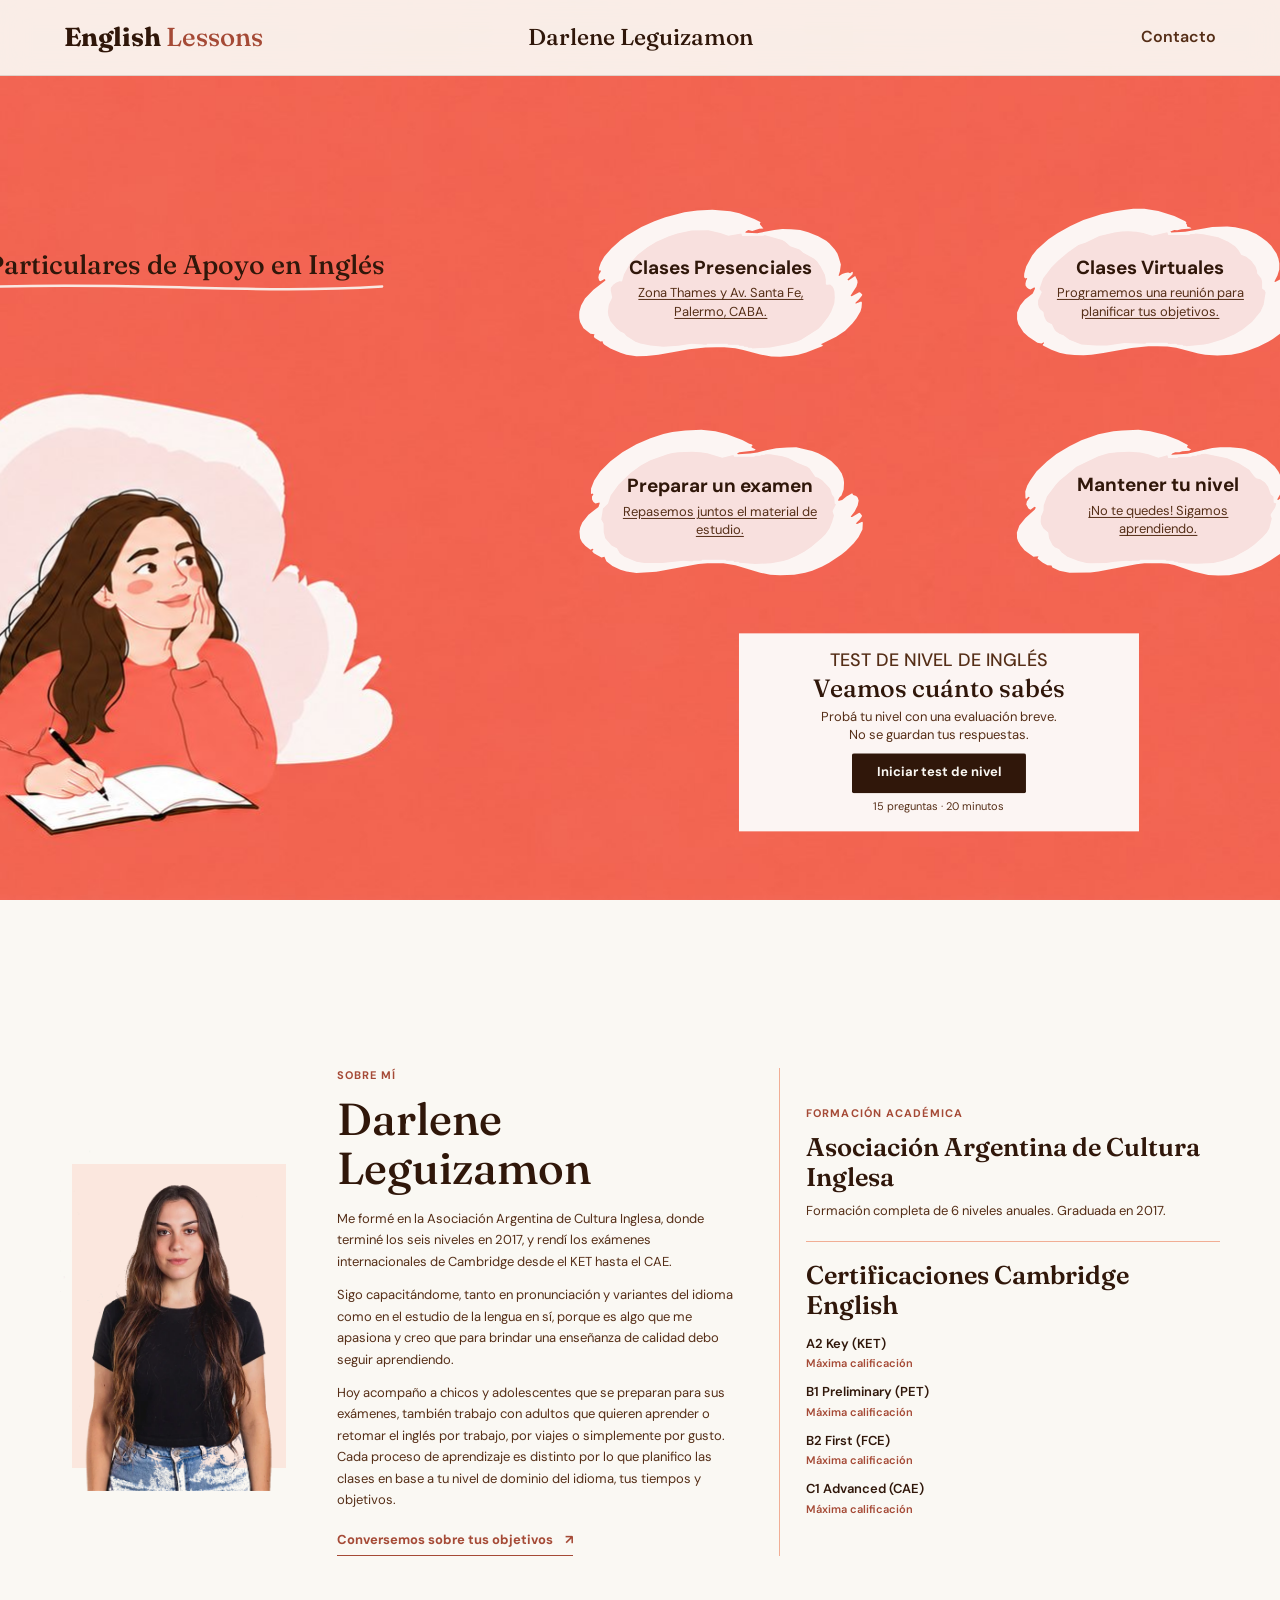
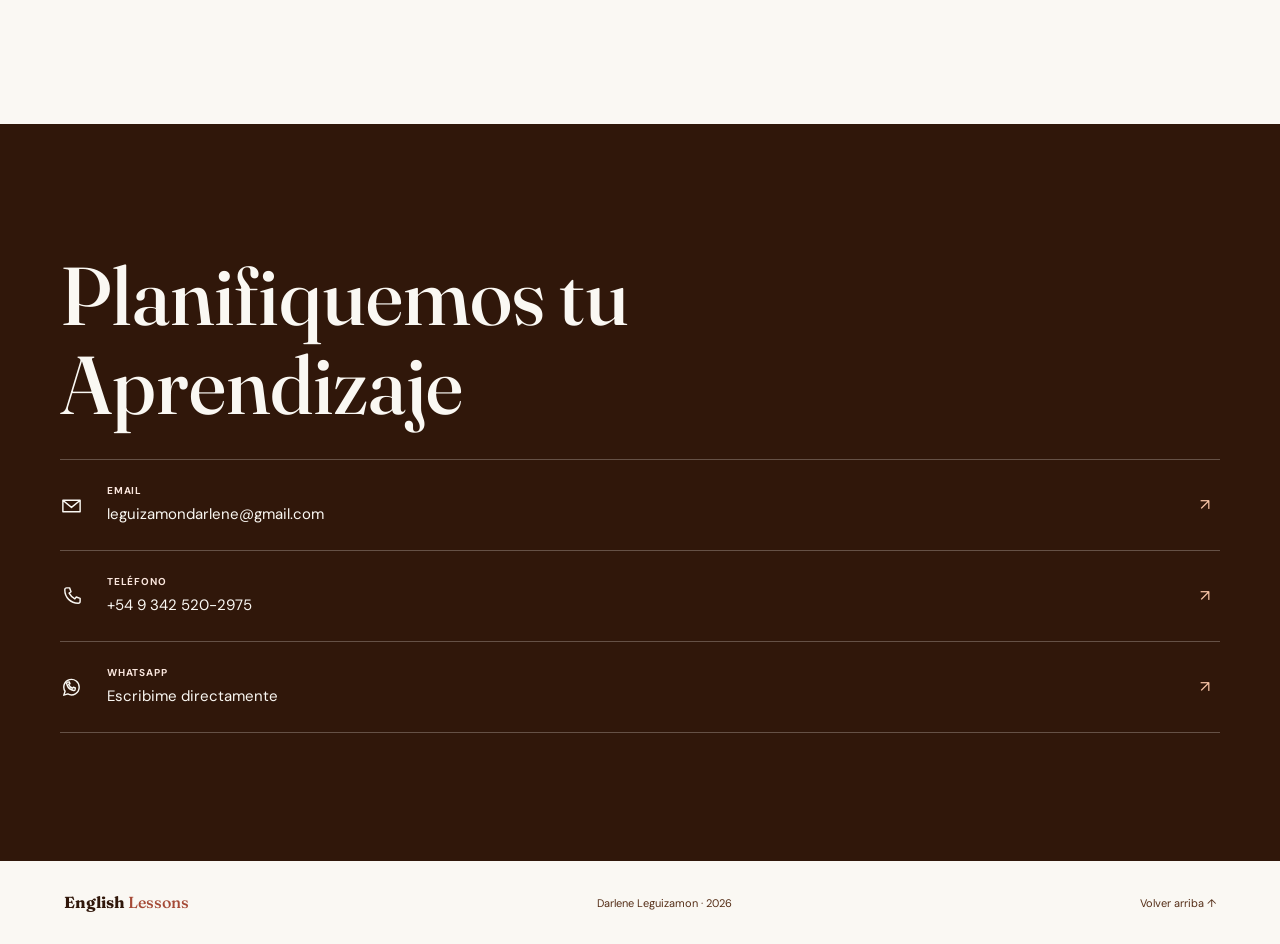
==== commit faffd066: "Flechas ↗ como texto (no emoji) en celulares Co-Authored-By: Claude Opus 5.5 <noreply@anthropic.com>" ====
--- a/index.html
+++ b/index.html
@@ -7,13 +7,32 @@
   <meta property="og:title" content="English Lessons | Darlene Leguizamon">
   <meta property="og:description" content="Clases particulares de inglés, preparación para exámenes y acompañamiento a tu medida.">
   <meta property="og:type" content="website">
+  <meta property="og:site_name" content="English Lessons">
+  <meta property="og:locale" content="es_AR">
   <meta property="og:url" content="https://englishlessons.com.ar/">
   <meta property="og:image" content="https://englishlessons.com.ar/assets/img/og-image.jpg">
   <meta property="og:image:width" content="1200">
   <meta property="og:image:height" content="630">
   <meta property="og:image:alt" content="Ilustración de Darlene estudiando con un cuaderno">
+  <meta name="twitter:card" content="summary_large_image">
   <meta name="theme-color" content="#FAF8F3">
   <title>English Lessons | Darlene Leguizamon</title>
+  <link rel="canonical" href="https://englishlessons.com.ar/">
+  <script type="application/ld+json">
+  {
+    "@context": "https://schema.org",
+    "@type": "LocalBusiness",
+    "name": "English Lessons | Darlene Leguizamon",
+    "description": "Clases particulares de inglés presenciales y virtuales para chicos, adolescentes y adultos. Preparación para exámenes Cambridge.",
+    "url": "https://englishlessons.com.ar/",
+    "image": "https://englishlessons.com.ar/assets/img/og-image.jpg",
+    "telephone": "+5493425202975",
+    "email": "leguizamondarlene@gmail.com",
+    "address": { "@type": "PostalAddress", "addressLocality": "Palermo", "addressRegion": "Ciudad Autónoma de Buenos Aires", "addressCountry": "AR" },
+    "areaServed": "Ciudad Autónoma de Buenos Aires",
+    "founder": { "@type": "Person", "name": "Darlene Leguizamon", "jobTitle": "Profesora particular de inglés" }
+  }
+  </script>
   <link rel="icon" type="image/svg+xml" href="assets/img/favicon.svg">
   <link rel="preconnect" href="https://fonts.googleapis.com">
   <link rel="preconnect" href="https://fonts.gstatic.com" crossorigin>
@@ -56,13 +75,12 @@
               <p class="test-card-label">TEST DE NIVEL DE INGLÉS</p>
               <h2>Veamos cuánto sabés</h2>
               <p>Probá tu nivel con una evaluación breve.<br>No se guardan tus respuestas.</p>
-              <a class="button button-dark" href="test.html" target="_blank" rel="noopener">Iniciar test de nivel</a>
+              <a class="button button-dark" href="test.html">Iniciar test de nivel</a>
               <span class="invitation-note">15 preguntas · 20 minutos</span>
             </div>
           </div>
         </div>
       </div>
-      <div class="hero-column hero-story"></div>
     </section>
 
     <section class="about-section section-wrap" id="sobre-mi">
@@ -72,7 +90,7 @@
           <p>Me formé en la Asociación Argentina de Cultura Inglesa, donde terminé los seis niveles en 2017, y rendí los exámenes internacionales de Cambridge desde el KET hasta el CAE.</p>
           <p>Sigo capacitándome, tanto en pronunciación y variantes del idioma como en el estudio de la lengua en sí, porque es algo que me apasiona y creo que para brindar una enseñanza de calidad debo seguir aprendiendo.</p>
           <p>Hoy acompaño a chicos y adolescentes que se preparan para sus exámenes, también trabajo con adultos que quieren aprender o retomar el inglés por trabajo, por viajes o simplemente por gusto. Cada proceso de aprendizaje es distinto por lo que planifico las clases en base a tu nivel de dominio del idioma, tus tiempos y objetivos.</p>
-          <a class="text-link" href="#contacto">Conversemos sobre tus objetivos <span aria-hidden="true">↗</span></a>
+          <a class="text-link" href="#contacto">Conversemos sobre tus objetivos <span aria-hidden="true">↗&#xFE0E;</span></a>
         </div>
         <div class="training-block reveal">
           <p class="eyebrow">Formación académica</p>
@@ -98,9 +116,9 @@
     <section class="contact-section" id="contacto"><div class="contact-inner section-wrap">
       <div class="contact-heading reveal"><h2>Planifiquemos tu Aprendizaje</h2></div>
       <div class="contact-list">
-        <a class="contact-link reveal" href="mailto:leguizamondarlene@gmail.com"><svg viewBox="0 0 24 24" aria-hidden="true"><path d="M3 6.5h18v12H3zM3.5 7l8.5 7 8.5-7"/></svg><span><small>Email</small>leguizamondarlene@gmail.com</span><span class="contact-arrow" aria-hidden="true">↗</span></a>
-        <a class="contact-link reveal" href="tel:+5493425202975"><svg viewBox="0 0 24 24" aria-hidden="true"><path d="M7 3h3l1.5 4-2 1.5a15 15 0 0 0 6 6l1.5-2 4 1.5v3c0 1.2-.8 2-2 2C11 19 5 13 5 5c0-1.2.8-2 2-2z"/></svg><span><small>Teléfono</small>+54 9 342 520-2975</span><span class="contact-arrow" aria-hidden="true">↗</span></a>
-        <a class="contact-link reveal" href="https://wa.me/5493425202975" target="_blank" rel="noopener noreferrer"><svg viewBox="0 0 24 24" aria-hidden="true"><path d="M20 11.7a8 8 0 0 1-11.8 7L4 20l1.3-4.1A8 8 0 1 1 20 11.7z"/><path d="M9 8.5c.5 2 2 3.5 4 4.2l1-1 2 .8-.3 1.8c-.2.6-.8.9-1.5.8-3.6-.7-6.6-3.7-7.2-7.2-.1-.7.2-1.3.8-1.5l1.8-.3.8 2z"/></svg><span><small>WhatsApp</small>Escribime directamente</span><span class="contact-arrow" aria-hidden="true">↗</span></a>
+        <a class="contact-link reveal" href="mailto:leguizamondarlene@gmail.com"><svg viewBox="0 0 24 24" aria-hidden="true"><path d="M3 6.5h18v12H3zM3.5 7l8.5 7 8.5-7"/></svg><span><small>Email</small>leguizamondarlene@gmail.com</span><span class="contact-arrow" aria-hidden="true">↗&#xFE0E;</span></a>
+        <a class="contact-link reveal" href="tel:+5493425202975"><svg viewBox="0 0 24 24" aria-hidden="true"><path d="M7 3h3l1.5 4-2 1.5a15 15 0 0 0 6 6l1.5-2 4 1.5v3c0 1.2-.8 2-2 2C11 19 5 13 5 5c0-1.2.8-2 2-2z"/></svg><span><small>Teléfono</small>+54 9 342 520-2975</span><span class="contact-arrow" aria-hidden="true">↗&#xFE0E;</span></a>
+        <a class="contact-link reveal" href="https://wa.me/5493425202975" target="_blank" rel="noopener noreferrer"><svg viewBox="0 0 24 24" aria-hidden="true"><path d="M20 11.7a8 8 0 0 1-11.8 7L4 20l1.3-4.1A8 8 0 1 1 20 11.7z"/><path d="M9 8.5c.5 2 2 3.5 4 4.2l1-1 2 .8-.3 1.8c-.2.6-.8.9-1.5.8-3.6-.7-6.6-3.7-7.2-7.2-.1-.7.2-1.3.8-1.5l1.8-.3.8 2z"/></svg><span><small>WhatsApp</small>Escribime directamente</span><span class="contact-arrow" aria-hidden="true">↗&#xFE0E;</span></a>
       </div>
     </div></section>
   </main>
--- a/css/styles.css
+++ b/css/styles.css
@@ -11,14 +11,7 @@
   --ink: var(--dark-brown);
   --ink-soft: var(--hair-brown);
   --primary: var(--dark-brown);
-  --rose: var(--cream-pink);
-  --rose-deep: var(--terracotta);
-  --coral: var(--terracotta);
-  --gold: var(--terracotta);
   --paper: var(--warm-white);
-  --paper-deep: var(--cream-pink);
-  --white: var(--warm-white);
-  --line: var(--soft-salmon);
   --serif: "Fraunces", Georgia, serif;
   --sans: "DM Sans", "Trebuchet MS", sans-serif;
   --content: 1160px;
@@ -89,21 +82,17 @@
 /* Nubes, en píxeles de la imagen: --x / --y esquina superior izquierda y --w ancho de la nube; --tx / --ty centro del texto medido desde esa esquina y --tw su ancho. */
 .hero-cloud-outer { fill: #FCF5F3; }
 .hero-cloud-inner { fill: #F8E0DE; }
-.hero-cloud-1 { --x: 812; --y: 250; --w: 284; --tx: 142; --ty: 79; --tw: 200; }
-.hero-cloud-2 { --x: 1250; --y: 250; --w: 282; --tx: 134; --ty: 80; --tw: 200; }
+.hero-cloud-1 { --x: 812; --y: 210; --w: 284; --tx: 142; --ty: 79; --tw: 200; }
+.hero-cloud-2 { --x: 1250; --y: 209; --w: 282; --tx: 134; --ty: 80; --tw: 200; }
 .hero-cloud-3 { --x: 812; --y: 430; --w: 284; --tx: 141; --ty: 78; --tw: 200; }
 .hero-cloud-4 { --x: 1250; --y: 430; --w: 285; --tx: 142; --ty: 77; --tw: 200; }
 .hero-column { position: relative; z-index: 1; display: flex; min-width: 0; flex-direction: column; justify-content: center; padding: 24px; }
-.hero-story { grid-column: 1; grid-row: 1 / 4; justify-content: flex-start; padding: clamp(84px, 12vh, 112px) 18px 20px 7%; }
-.hero-story h1 { max-width: 500px; color: var(--dark-brown); font-size: clamp(28px, 2.7vw, 37px); line-height: 1.1; }
 .eyebrow { margin: 0 0 13px; color: var(--terracotta); font-size: 11px; font-weight: 700; letter-spacing: .1em; line-height: 1.3; text-transform: uppercase; }
 .hero h1,
 .about-copy h2,
 .contact-heading h2,
 .test-panel h1,
 .result-panel h1 { margin: 0; font-family: var(--serif); font-weight: 500; line-height: 1.08; }
-.hero h1 { max-width: 420px; font-size: clamp(34px, 3.3vw, 51px); }
-.hero-intro { max-width: 355px; margin: 19px 0 0; color: var(--ink-soft); font-size: 14px; line-height: 1.7; }
 .hero-options { grid-column: 2 / 4; grid-row: 1 / 3; display: grid; grid-template-columns: repeat(2, minmax(0, 1fr)); grid-template-rows: repeat(2, minmax(150px, 1fr)); gap: 8px 14px; align-content: stretch; padding: 18px clamp(20px, 2.6vw, 38px); }
 .brush-item { display: grid; min-width: 0; min-height: 150px; place-items: center; }
 .brush-copy { position: relative; z-index: 1; width: min(82%, 280px); color: var(--dark-brown); text-align: center; }
@@ -124,8 +113,9 @@
 .hero-test { grid-column: 2 / 4; grid-row: 3; align-items: center; padding: 8px clamp(20px, 2.6vw, 38px) 20px; }
 .test-invitation { position: relative; width: min(100%, 400px); padding: 16px 24px; background: #FCF5F3; text-align: center; }
 @media (min-width: 901px) {
-  /* Recuadro del test: centrado en x = 1172 (entre las dos columnas de nubes) y con el borde superior en y = 600 de la imagen. */
-  .hero-test { position: absolute; top: calc(600 * var(--px)); left: calc(1172 * var(--px)); width: 400px; padding: 0; transform: translateX(-50%); pointer-events: auto; }
+  /* Recuadro del test: centrado en x = 1172 (entre las dos columnas de nubes) y con el borde inferior en y = 832 de la imagen, la base del libro del dibujo.
+     El max() evita que en ventanas muy anchas y bajas suba por encima de y = 600 (se taparía con las nubes): 198 px es el alto del recuadro. */
+  .hero-test { position: absolute; top: max(calc(832 * var(--px)), calc(600 * var(--px) + 198px)); left: calc(1172 * var(--px)); width: 400px; padding: 0; transform: translate(-50%, -100%); pointer-events: auto; }
 }
 .test-card-label { margin: 0 0 2px; color: var(--hair-brown); font-size: 18px; font-weight: 500; line-height: 1.3; }
 .test-invitation h2 { margin: 0; font-family: var(--serif); font-size: 25px; font-weight: 500; line-height: 1.15; }
@@ -175,6 +165,8 @@
 .back-top { color: var(--hair-brown); text-decoration: none; }
 .reveal { opacity: 0; transform: translateY(15px); transition: opacity .65s ease, transform .65s ease; }
 .reveal.is-visible { opacity: 1; transform: translateY(0); }
+/* Desde 601 px las nubes y el recuadro del test se ven al cargar la página: aparecen de entrada, sin esperar la animación. */
+@media (min-width: 601px) { .hero .reveal { opacity: 1; transform: translateY(0); transition: none; } }
 
 .test-page { display: flex; min-height: 100svh; flex-direction: column; background: radial-gradient(ellipse at 6% 20%, rgb(251 231 222 / 75%), transparent 34%), var(--warm-white); }
 .test-header { position: relative; }
@@ -214,14 +206,13 @@
 .result-score span:last-child { font-size: .47em; }
 .result-message { max-width: 520px; margin: 0 auto; color: var(--hair-brown); font-size: 15px; }
 .result-detail { margin: 15px 0 0; color: var(--hair-brown); font-size: 12px; }
+.not-found-message { margin-top: 18px; }
 .result-actions { display: flex; flex-wrap: wrap; justify-content: center; gap: 12px; margin-top: 29px; }
 .test-footer { margin-top: auto; }
 
 @media (max-width: 900px) {
   .hero { grid-template-columns: minmax(0, .95fr) minmax(0, 1.05fr); grid-template-rows: minmax(600px, auto) minmax(220px, auto) auto; min-height: auto; background-color: var(--warm-white); }
   .hero::before { height: 690px; background-position: 18% top; background-size: auto 690px; }
-  .hero-story { grid-column: 1; grid-row: 1; min-height: 600px; padding: 96px 18px 20px 32px; }
-  .hero-story h1 { max-width: 340px; font-size: 31px; }
   .hero-stage,
   .hero-canvas { display: contents; }
   /* .hero-stage tiene pointer-events: none (se hereda): sin esto no se pueden tocar las opciones ni el botón del test. */
@@ -234,7 +225,7 @@
   .brush-copy h2 { font-size: 17px; }
   .brush-copy p { font-size: 12px; }
   /* Nubes en pantallas chicas: la forma de la nube como fondo que se estira a toda la opción (en computadora siguen los SVG del HTML). */
-  .brush-item { --cloud: url("data:image/svg+xml,%3Csvg xmlns='http://www.w3.org/2000/svg' viewBox='812 305 284 147' preserveAspectRatio='none'%3E%3Cpath fill='%23FCF5F3' fill-rule='evenodd' d='M930.5 305.5L917.5 307.2L898.5 312.2L887.5 316.3L874.5 322.1L860.5 330.3L853.5 335.3L844.4 343.5L837.4 351.5L834 357.5L832.2 362.5L832 365.5L833.5 365.3L833.9 366.5L832 369.5L831.4 372.5L832.2 375.5L833.5 376.3L837.5 374.2L838.2 374.5L838.5 375.5L826.5 384.9L818 393.5L814.1 400.5L812.4 406.5L812.2 409.5L812.3 413.5L813.2 417.5L816.5 423.5L823.5 428.9L827.5 429.3L826.9 431.5L827.5 432.9L833.5 436.7L835.6 436.5L836.1 438.5L837.5 439.8L843.5 443.6L853.5 448L859.5 449.9L869.5 451.3L879.5 451.1L891.5 449.9L922.5 444.3L938.5 442.7L949.5 442.3L957.5 442.4L968.5 443.5L976.5 445.1L993.5 449.7L1004.5 451.6L1013.5 451.8L1025.5 450.8L1031.5 449.9L1039.5 447.7L1055.5 441.5L1056.3 440.5L1054.2 439.5L1069.5 431.9L1078.5 425.9L1085.9 418.5L1089.8 413.5L1093.8 406.5L1094.9 402.5L1095.3 397.5L1094.5 396.7L1089.5 398.7L1088.7 398.5L1089 397.5L1092.2 394.5L1095.4 390.5L1095.6 389.5L1093.5 387.5L1092.5 387.3L1085.5 391.1L1084.5 391.4L1084 390.5L1089.8 381.5L1090.9 377.5L1090.7 375.5L1088.5 371L1082.5 375.1L1081.5 375.5L1080.8 374.5L1085.8 369.5L1086.3 367.5L1085.5 366.9L1083.5 368.2L1081.5 367.5L1078.5 368.1L1075.5 369.2L1072.5 371.1L1071.9 370.5L1073.2 366.5L1074.2 359.5L1071.8 351.5L1070.7 348.5L1068.1 344.5L1062.5 338.4L1059.5 335.9L1051.5 331.4L1041.5 327.2L1033.5 325.1L1024.5 324.2L1015.5 324.1L1007.5 325L990.5 328.2L979.5 327.9L978.4 327.5L979.1 326.5L981.5 325.1L985.5 325.9L992.5 323.8L996.6 323.5L993.3 319.5L993.1 318.5L993.8 317.5L993.5 317.1L987.5 314.1L972.5 308.2L963.5 306.2L945.5 304.8Z'/%3E%3Cpath fill='%23F8E0DE' fill-rule='evenodd' d='M924.5 325.4L910.5 328.5L901.5 331.6L889.5 336.7L880.5 342.2L870.5 350.1L863 358.5L857 369.5L855.4 375.5L854.7 376.5L852.5 376.3L849.5 377.5L846.5 379.5L844 382.5L843.8 385.5L845.3 392.5L841.9 399.5L840.9 406.5L841.4 410.5L843.5 416.5L849.5 423.4L853.5 426.6L857.2 428.5L859.5 431.1L868.5 436.9L873.5 438.7L883.5 440.6L896.5 441.9L911.5 440.8L924.5 439L939.5 440L940.5 439L960.5 439L961.5 440L971.5 439.9L972.5 440.9L976.5 441L977.5 442L980.5 442L981.5 443L984.5 442.9L985.5 443.6L1003.5 442.7L1021.5 439.1L1030.5 436.7L1034.5 435L1051.5 424.1L1055.1 420.5L1061.8 411.5L1064.6 406.5L1067.6 398.5L1068.1 392.5L1067.8 386.5L1066.9 383.5L1065.8 381.5L1063.5 379.7L1060.5 379.9L1059.2 379.5L1059.1 374.5L1058.1 369.5L1053.9 361.5L1050.5 356.5L1047.5 353.8L1036.5 347.7L1032.8 344.5L1023.5 341.4L1018.5 336.7L1015.5 335L998.5 330.3L997.5 330.2L996.5 330.9L975.5 331L974.5 328.6L961.5 330.7L953.5 328L941.5 325.2Z'/%3E%3C/svg%3E"); position: relative; background: var(--cloud) center / 100% 160px no-repeat; }
+  .brush-item { position: relative; background: url("../assets/img/cloud-light.svg") center / 100% 160px no-repeat; }
   .brush-copy { position: static; width: 74%; }
   /* Toda la nube funciona como link: el ::after del enlace cubre la opción completa. */
   .brush-copy a::after { position: absolute; z-index: 2; inset: 0; content: ""; }
@@ -272,14 +263,12 @@
   /* El centro de la ilustración está en x = 388 de 901 px de alto (43,06%): se alinea con el centro de la pantalla. */
   .hero::before { top: 56px; height: var(--hero-img); background-position: calc(50vw - var(--hero-img) * .4306) bottom; background-size: auto var(--hero-img); }
   .hero-column { width: 100%; padding-inline: 24px; }
-  .hero-story { grid-column: 1; grid-row: 1; min-height: 0; padding: 74px 24px 20px; }
-  .hero-story h1 { max-width: 390px; font-size: 30px; line-height: 1.12; }
   /* Título centrado entre el header y la nube del dibujo (que empieza al 43,73% del alto de la imagen):
      el margen lleva al punto medio y el translate sube la mitad del bloque (texto + línea decorativa de .57em). */
   .hero .hero-title { max-width: 390px; margin: calc(var(--hero-img) * .2186) 24px 0; font-size: 30px; line-height: 1.12; transform: translateY(calc(-50% - .285em)); }
   .hero-options { grid-column: 1; grid-row: 2; grid-template-columns: repeat(2, minmax(0, 1fr)); grid-template-rows: repeat(2, minmax(170px, auto)); gap: 6px; padding: 14px 10px 6px; }
   /* Sobre el fondo crema las nubes van en rosa (el blanco de computadora no se vería). */
-  .brush-item { --cloud: url("data:image/svg+xml,%3Csvg xmlns='http://www.w3.org/2000/svg' viewBox='812 305 284 147' preserveAspectRatio='none'%3E%3Cpath fill='%23FBE7DE' fill-rule='evenodd' d='M930.5 305.5L917.5 307.2L898.5 312.2L887.5 316.3L874.5 322.1L860.5 330.3L853.5 335.3L844.4 343.5L837.4 351.5L834 357.5L832.2 362.5L832 365.5L833.5 365.3L833.9 366.5L832 369.5L831.4 372.5L832.2 375.5L833.5 376.3L837.5 374.2L838.2 374.5L838.5 375.5L826.5 384.9L818 393.5L814.1 400.5L812.4 406.5L812.2 409.5L812.3 413.5L813.2 417.5L816.5 423.5L823.5 428.9L827.5 429.3L826.9 431.5L827.5 432.9L833.5 436.7L835.6 436.5L836.1 438.5L837.5 439.8L843.5 443.6L853.5 448L859.5 449.9L869.5 451.3L879.5 451.1L891.5 449.9L922.5 444.3L938.5 442.7L949.5 442.3L957.5 442.4L968.5 443.5L976.5 445.1L993.5 449.7L1004.5 451.6L1013.5 451.8L1025.5 450.8L1031.5 449.9L1039.5 447.7L1055.5 441.5L1056.3 440.5L1054.2 439.5L1069.5 431.9L1078.5 425.9L1085.9 418.5L1089.8 413.5L1093.8 406.5L1094.9 402.5L1095.3 397.5L1094.5 396.7L1089.5 398.7L1088.7 398.5L1089 397.5L1092.2 394.5L1095.4 390.5L1095.6 389.5L1093.5 387.5L1092.5 387.3L1085.5 391.1L1084.5 391.4L1084 390.5L1089.8 381.5L1090.9 377.5L1090.7 375.5L1088.5 371L1082.5 375.1L1081.5 375.5L1080.8 374.5L1085.8 369.5L1086.3 367.5L1085.5 366.9L1083.5 368.2L1081.5 367.5L1078.5 368.1L1075.5 369.2L1072.5 371.1L1071.9 370.5L1073.2 366.5L1074.2 359.5L1071.8 351.5L1070.7 348.5L1068.1 344.5L1062.5 338.4L1059.5 335.9L1051.5 331.4L1041.5 327.2L1033.5 325.1L1024.5 324.2L1015.5 324.1L1007.5 325L990.5 328.2L979.5 327.9L978.4 327.5L979.1 326.5L981.5 325.1L985.5 325.9L992.5 323.8L996.6 323.5L993.3 319.5L993.1 318.5L993.8 317.5L993.5 317.1L987.5 314.1L972.5 308.2L963.5 306.2L945.5 304.8Z'/%3E%3Cpath fill='%23FDF0EA' fill-rule='evenodd' d='M924.5 325.4L910.5 328.5L901.5 331.6L889.5 336.7L880.5 342.2L870.5 350.1L863 358.5L857 369.5L855.4 375.5L854.7 376.5L852.5 376.3L849.5 377.5L846.5 379.5L844 382.5L843.8 385.5L845.3 392.5L841.9 399.5L840.9 406.5L841.4 410.5L843.5 416.5L849.5 423.4L853.5 426.6L857.2 428.5L859.5 431.1L868.5 436.9L873.5 438.7L883.5 440.6L896.5 441.9L911.5 440.8L924.5 439L939.5 440L940.5 439L960.5 439L961.5 440L971.5 439.9L972.5 440.9L976.5 441L977.5 442L980.5 442L981.5 443L984.5 442.9L985.5 443.6L1003.5 442.7L1021.5 439.1L1030.5 436.7L1034.5 435L1051.5 424.1L1055.1 420.5L1061.8 411.5L1064.6 406.5L1067.6 398.5L1068.1 392.5L1067.8 386.5L1066.9 383.5L1065.8 381.5L1063.5 379.7L1060.5 379.9L1059.2 379.5L1059.1 374.5L1058.1 369.5L1053.9 361.5L1050.5 356.5L1047.5 353.8L1036.5 347.7L1032.8 344.5L1023.5 341.4L1018.5 336.7L1015.5 335L998.5 330.3L997.5 330.2L996.5 330.9L975.5 331L974.5 328.6L961.5 330.7L953.5 328L941.5 325.2Z'/%3E%3C/svg%3E"); background-size: 100% 100%; }
+  .brush-item { background-image: url("../assets/img/cloud-pink.svg"); background-size: 100% 100%; }
   .brush-copy { width: 76%; }
   .brush-copy h2 { font-size: 16px; }
   .brush-copy p { margin-top: 5px; font-size: 14px; line-height: 1.3; }
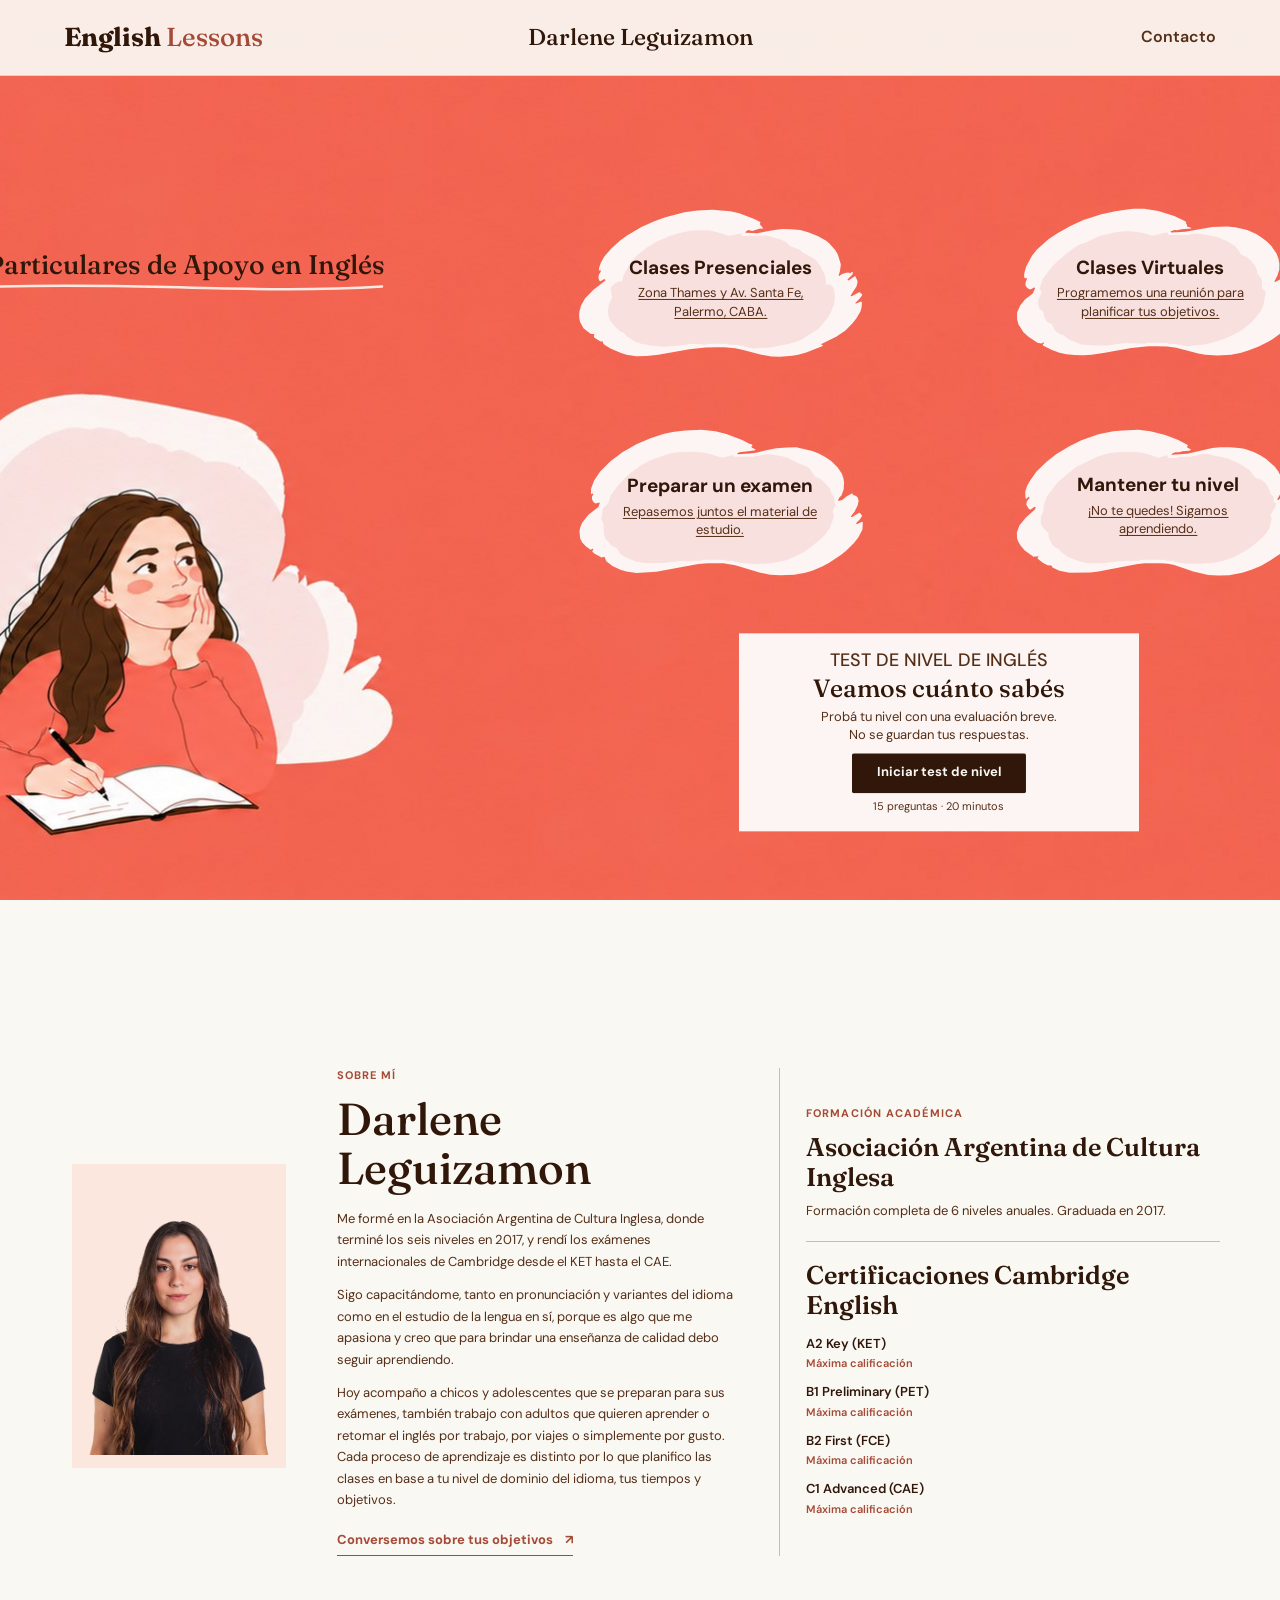
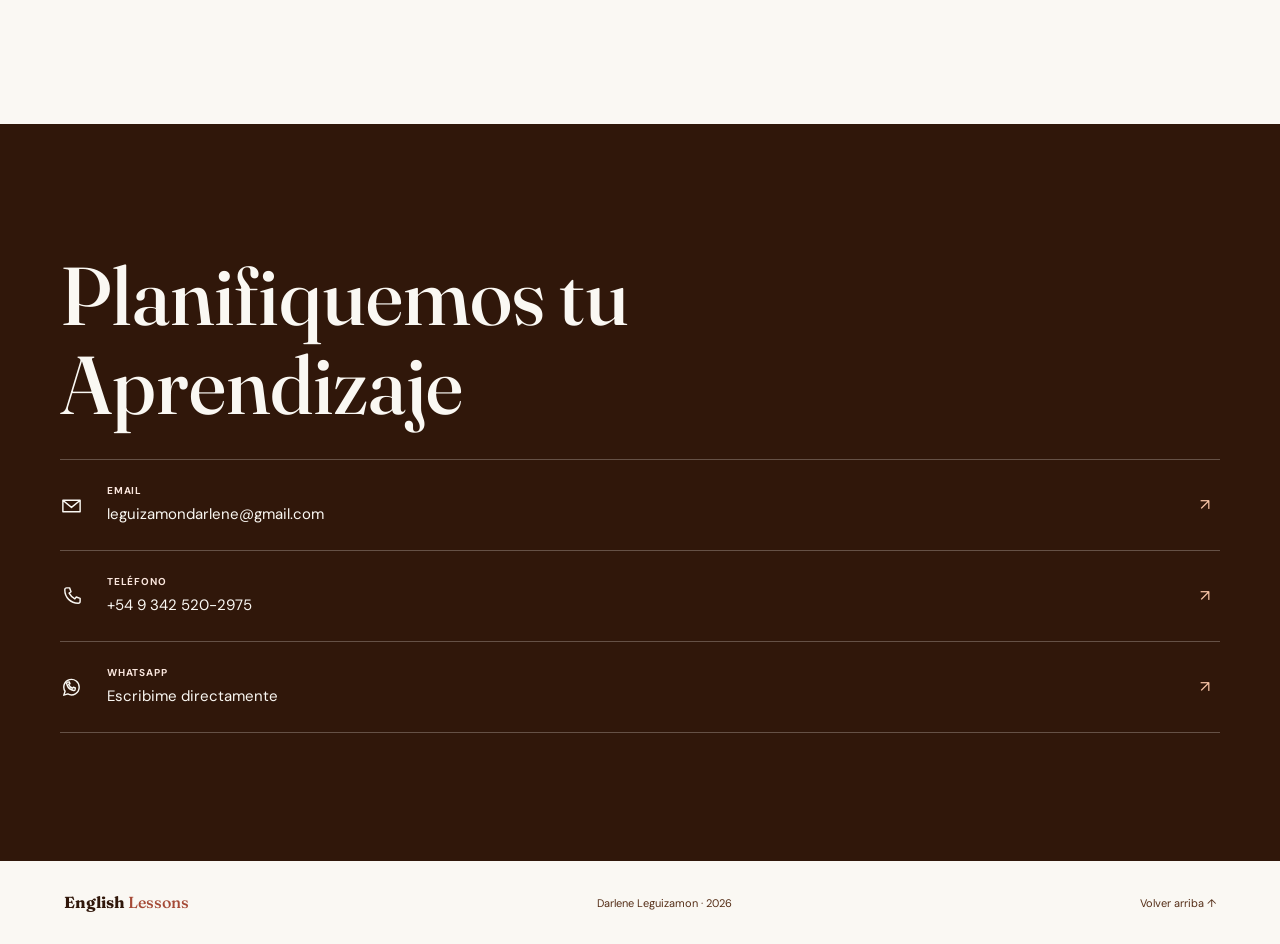
==== commit 53b2c748: "Foto de Darlene recortada a la altura de los codos Co-Authored-By: Claude Opus 5.5 <noreply@anthropi" ====
--- a/index.html
+++ b/index.html
@@ -85,7 +85,7 @@
 
     <section class="about-section section-wrap" id="sobre-mi">
       <div class="about-layout">
-        <figure class="portrait-frame reveal"><img src="assets/img/darlene.webp" alt="Darlene Leguizamon, profesora particular de inglés" width="520" height="780" loading="lazy"></figure>
+        <figure class="portrait-frame reveal"><img src="assets/img/darlene.webp" alt="Darlene Leguizamon, profesora particular de inglés" width="520" height="625" loading="lazy"></figure>
         <div class="about-copy reveal"><p class="eyebrow">Sobre mí</p><h2>Darlene Leguizamon</h2>
           <p>Me formé en la Asociación Argentina de Cultura Inglesa, donde terminé los seis niveles en 2017, y rendí los exámenes internacionales de Cambridge desde el KET hasta el CAE.</p>
           <p>Sigo capacitándome, tanto en pronunciación y variantes del idioma como en el estudio de la lengua en sí, porque es algo que me apasiona y creo que para brindar una enseñanza de calidad debo seguir aprendiendo.</p>
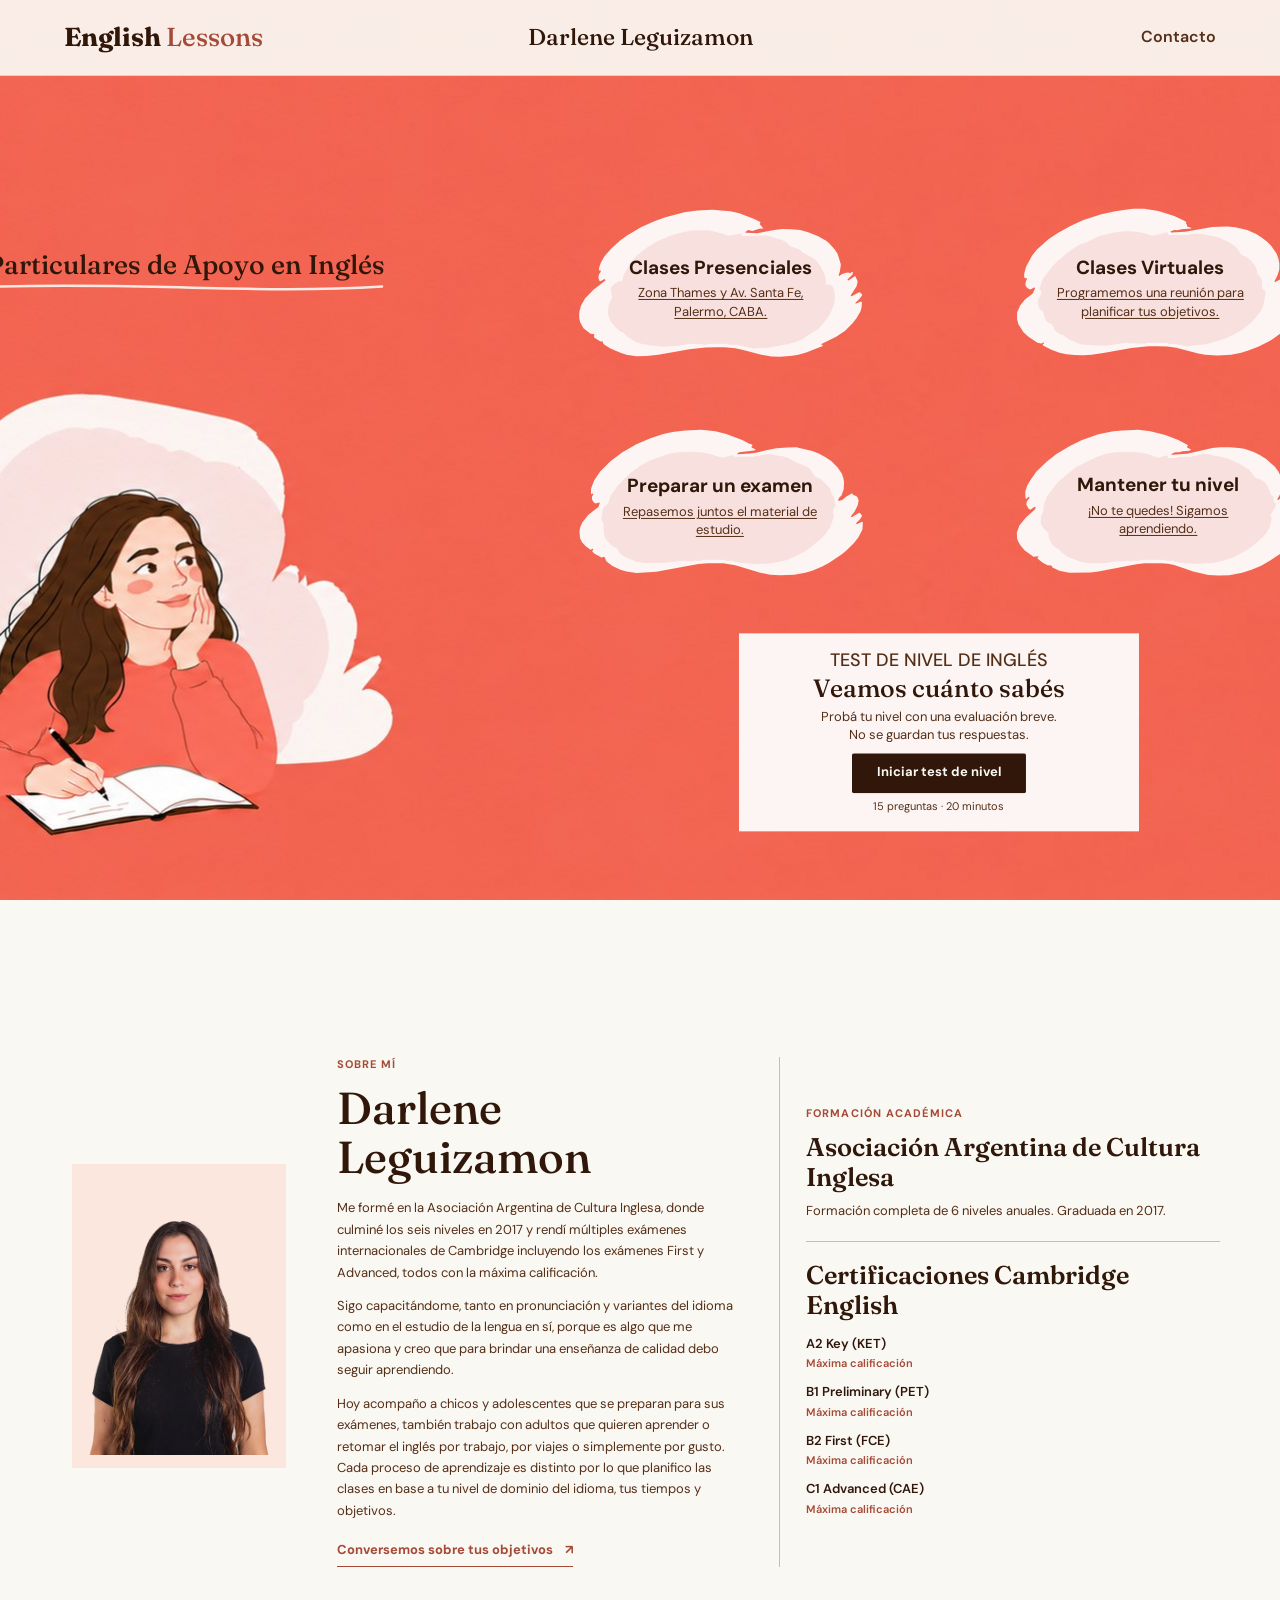
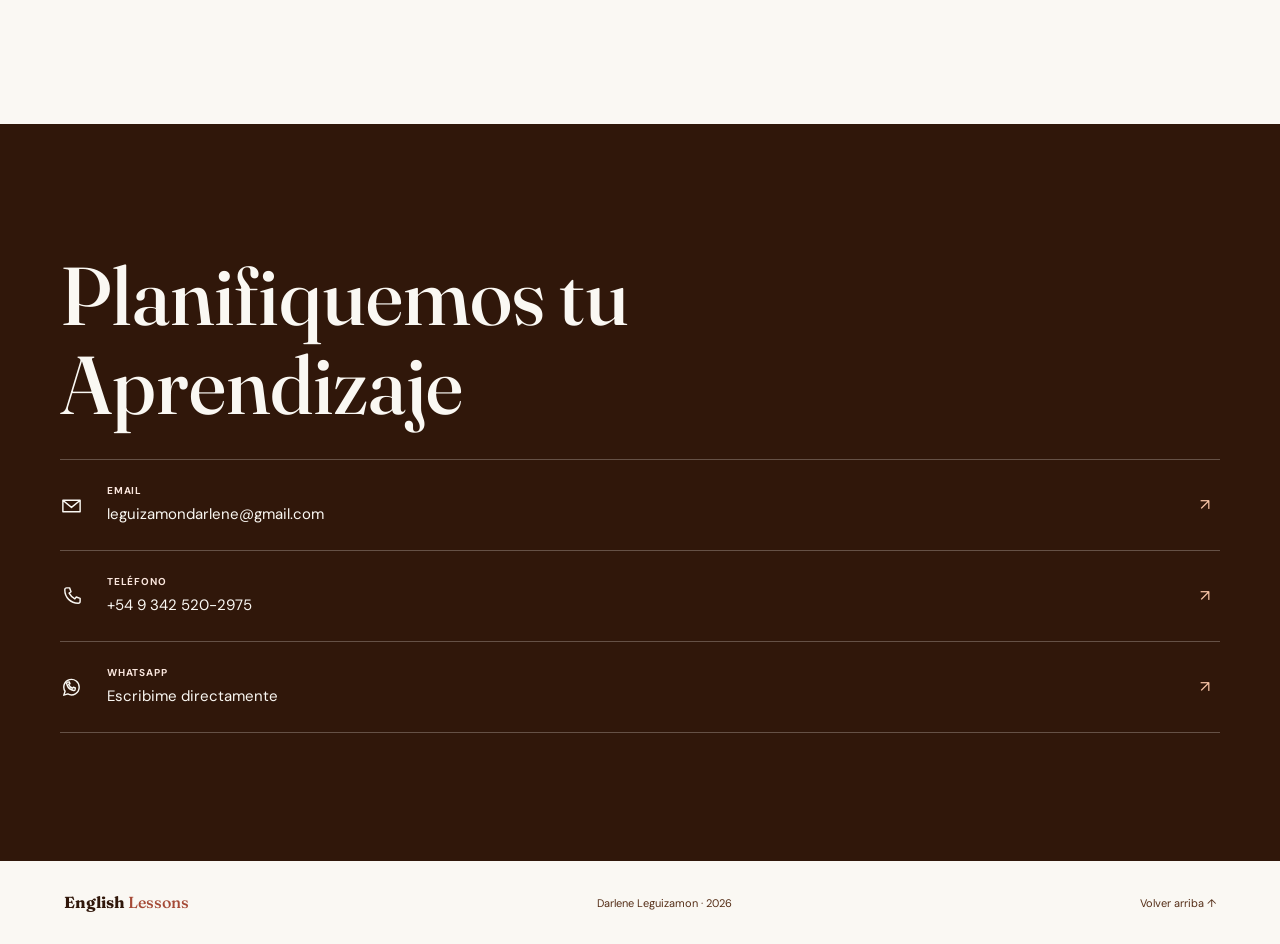
==== commit 4f7efb69: "Nuevo texto del primer parrafo de Sobre mi Co-Authored-By: Claude Opus 5.5 <noreply@anthropic.com>" ====
--- a/index.html
+++ b/index.html
@@ -87,7 +87,7 @@
       <div class="about-layout">
         <figure class="portrait-frame reveal"><img src="assets/img/darlene.webp" alt="Darlene Leguizamon, profesora particular de inglés" width="520" height="625" loading="lazy"></figure>
         <div class="about-copy reveal"><p class="eyebrow">Sobre mí</p><h2>Darlene Leguizamon</h2>
-          <p>Me formé en la Asociación Argentina de Cultura Inglesa, donde terminé los seis niveles en 2017, y rendí los exámenes internacionales de Cambridge desde el KET hasta el CAE.</p>
+          <p>Me formé en la Asociación Argentina de Cultura Inglesa, donde culminé los seis niveles en 2017 y rendí múltiples exámenes internacionales de Cambridge incluyendo los exámenes First y Advanced, todos con la máxima calificación.</p>
           <p>Sigo capacitándome, tanto en pronunciación y variantes del idioma como en el estudio de la lengua en sí, porque es algo que me apasiona y creo que para brindar una enseñanza de calidad debo seguir aprendiendo.</p>
           <p>Hoy acompaño a chicos y adolescentes que se preparan para sus exámenes, también trabajo con adultos que quieren aprender o retomar el inglés por trabajo, por viajes o simplemente por gusto. Cada proceso de aprendizaje es distinto por lo que planifico las clases en base a tu nivel de dominio del idioma, tus tiempos y objetivos.</p>
           <a class="text-link" href="#contacto">Conversemos sobre tus objetivos <span aria-hidden="true">↗&#xFE0E;</span></a>
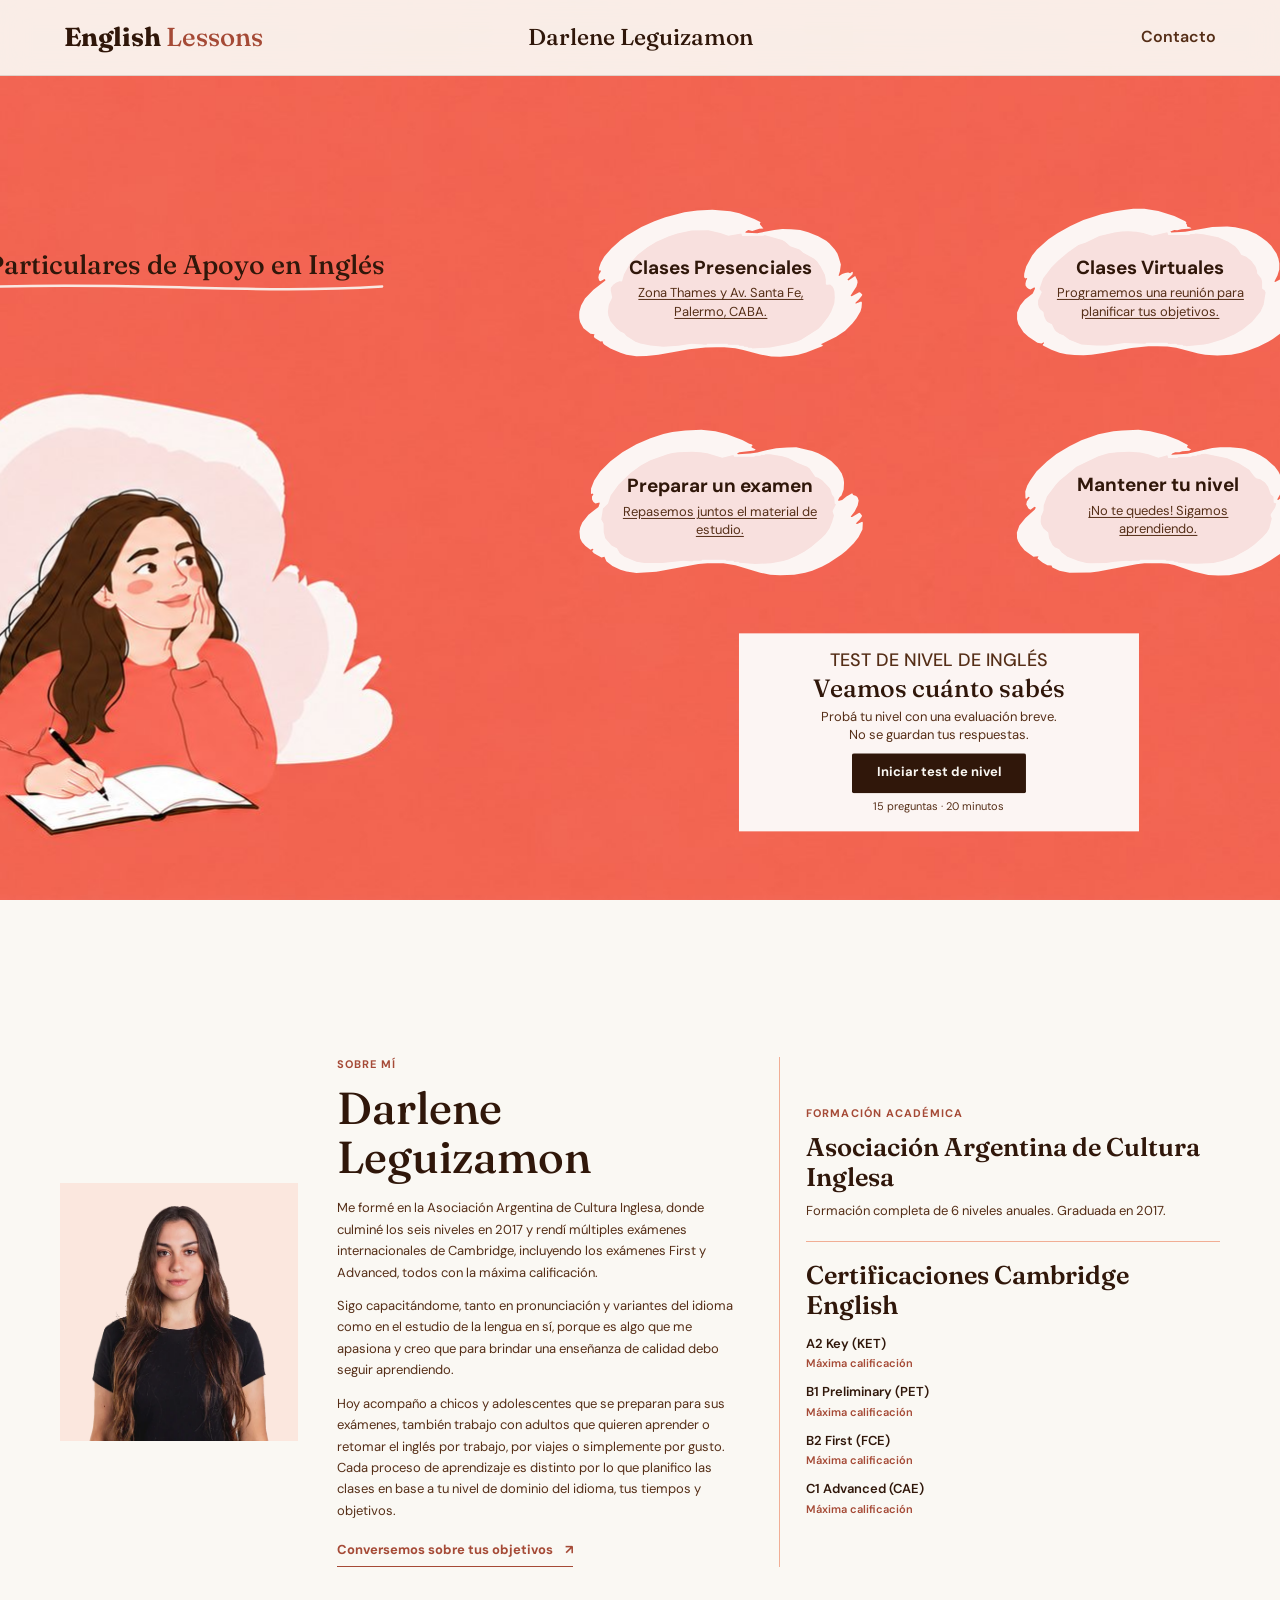
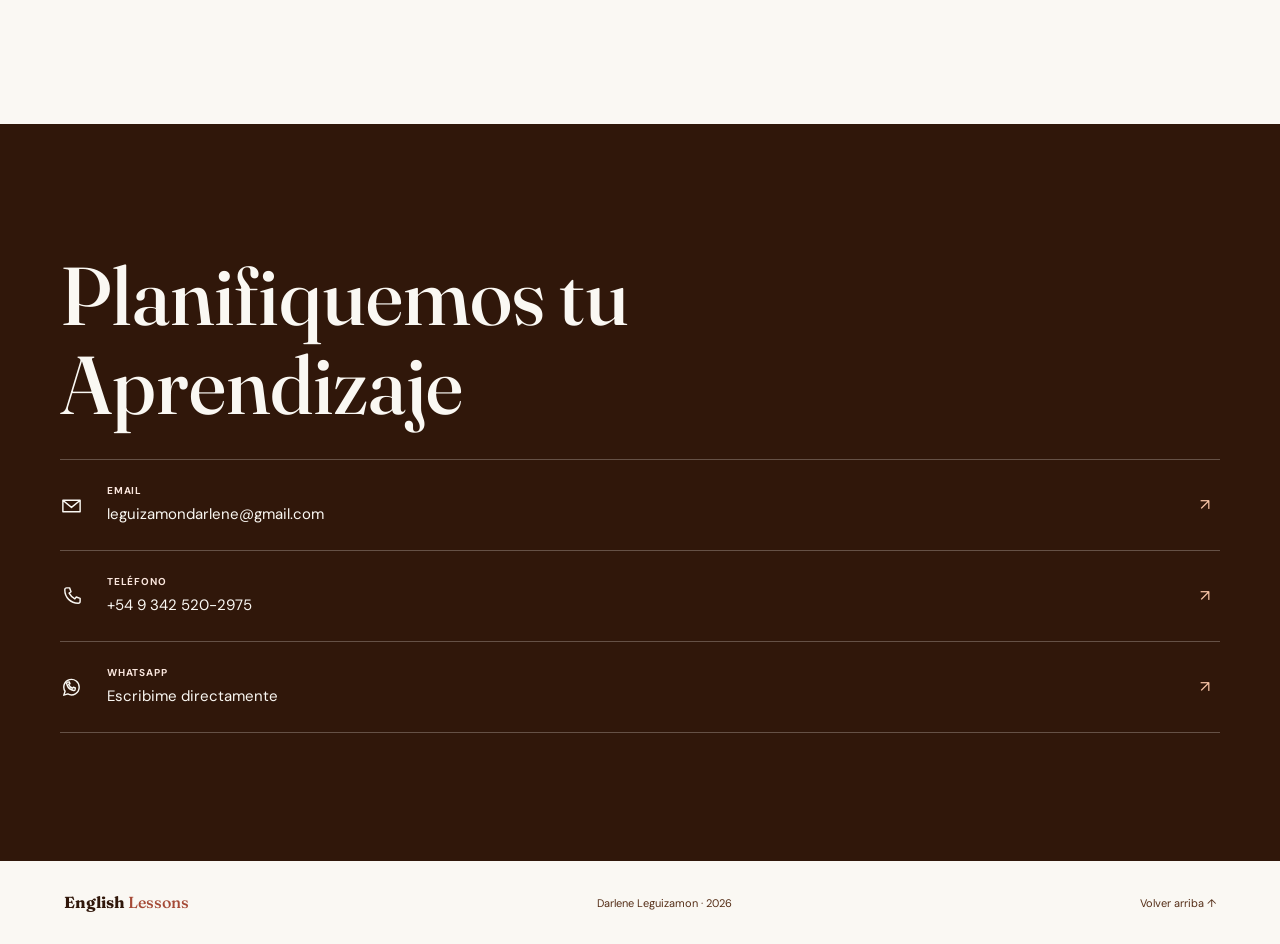
==== commit 100c84af: "Foto de Darlene apoyada en el borde inferior del recuadro y coma en Sobre mi Co-Authored-By: Claude " ====
--- a/index.html
+++ b/index.html
@@ -85,9 +85,9 @@
 
     <section class="about-section section-wrap" id="sobre-mi">
       <div class="about-layout">
-        <figure class="portrait-frame reveal"><img src="assets/img/darlene.webp" alt="Darlene Leguizamon, profesora particular de inglés" width="520" height="625" loading="lazy"></figure>
+        <figure class="portrait-frame reveal"><img src="assets/img/darlene.webp" alt="Darlene Leguizamon, profesora particular de inglés" width="520" height="561" loading="lazy"></figure>
         <div class="about-copy reveal"><p class="eyebrow">Sobre mí</p><h2>Darlene Leguizamon</h2>
-          <p>Me formé en la Asociación Argentina de Cultura Inglesa, donde culminé los seis niveles en 2017 y rendí múltiples exámenes internacionales de Cambridge incluyendo los exámenes First y Advanced, todos con la máxima calificación.</p>
+          <p>Me formé en la Asociación Argentina de Cultura Inglesa, donde culminé los seis niveles en 2017 y rendí múltiples exámenes internacionales de Cambridge, incluyendo los exámenes First y Advanced, todos con la máxima calificación.</p>
           <p>Sigo capacitándome, tanto en pronunciación y variantes del idioma como en el estudio de la lengua en sí, porque es algo que me apasiona y creo que para brindar una enseñanza de calidad debo seguir aprendiendo.</p>
           <p>Hoy acompaño a chicos y adolescentes que se preparan para sus exámenes, también trabajo con adultos que quieren aprender o retomar el inglés por trabajo, por viajes o simplemente por gusto. Cada proceso de aprendizaje es distinto por lo que planifico las clases en base a tu nivel de dominio del idioma, tus tiempos y objetivos.</p>
           <a class="text-link" href="#contacto">Conversemos sobre tus objetivos <span aria-hidden="true">↗&#xFE0E;</span></a>
--- a/css/styles.css
+++ b/css/styles.css
@@ -135,8 +135,8 @@
 .section-kicker span:first-child { color: var(--terracotta); }
 .about-layout { display: grid; width: 100%; grid-template-columns: minmax(190px, .66fr) minmax(0, 1.12fr) minmax(0, 1.22fr); align-items: center; gap: clamp(22px, 3vw, 42px); }
 .portrait-frame { position: relative; display: flex; min-height: 390px; align-items: center; justify-content: center; margin: 0; }
-.portrait-frame::before { position: absolute; z-index: 0; inset: 12% 5% 10%; background: var(--cream-pink); content: ""; }
-.portrait-frame img { position: relative; z-index: 1; display: block; width: 100%; max-height: 390px; object-fit: contain; }
+/* El recuadro crema es el fondo de la propia foto: el corte a la altura de los codos coincide siempre con su borde inferior. */
+.portrait-frame img { position: relative; z-index: 1; display: block; width: 100%; height: auto; max-height: 390px; object-fit: contain; background: var(--cream-pink); }
 .about-copy h2 { margin-bottom: 16px; font-size: clamp(33px, 3.5vw, 46px); }
 .about-copy > p:not(.eyebrow) { max-width: 640px; margin: 0 0 12px; color: var(--hair-brown); font-size: 13px; line-height: 1.65; }
 .text-link { display: inline-flex; gap: 12px; margin-top: 6px; padding-bottom: 5px; color: var(--terracotta); border-bottom: 1px solid currentColor; font-size: 13px; font-weight: 700; text-decoration: none; }
